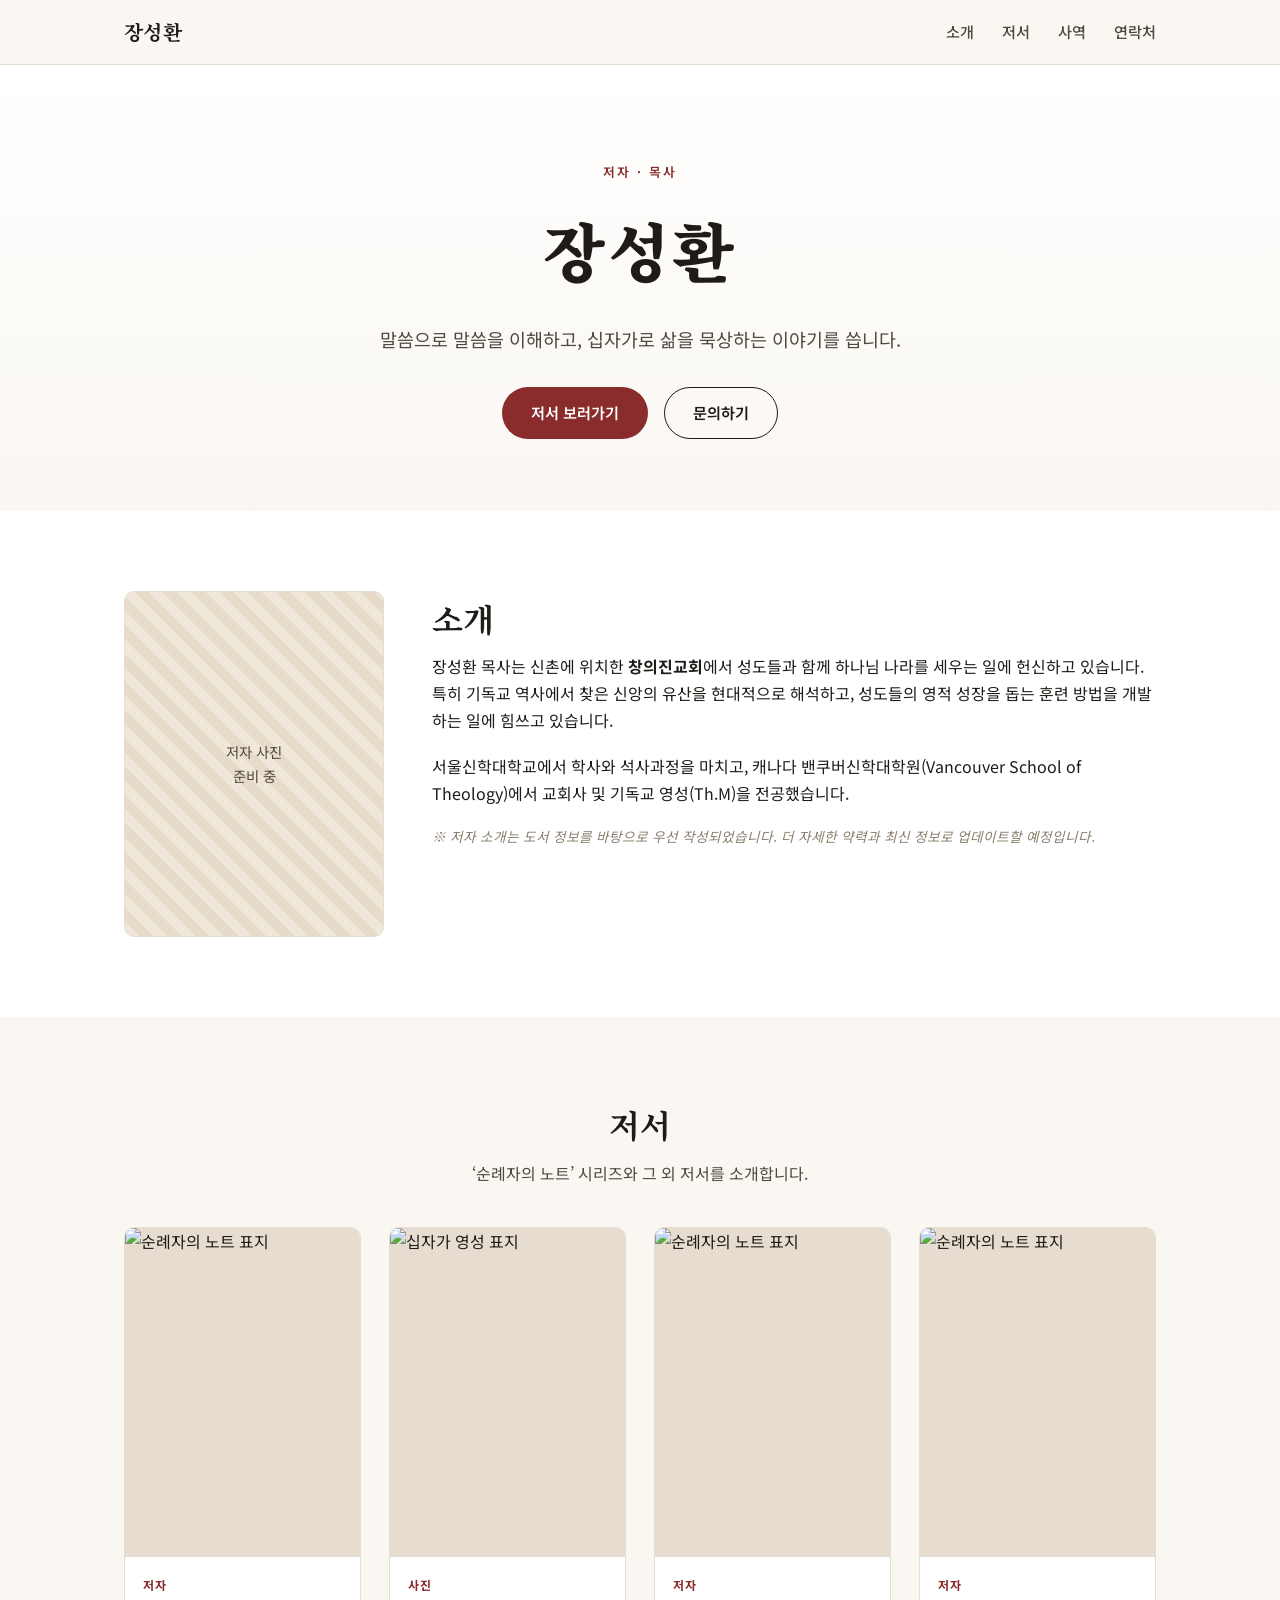
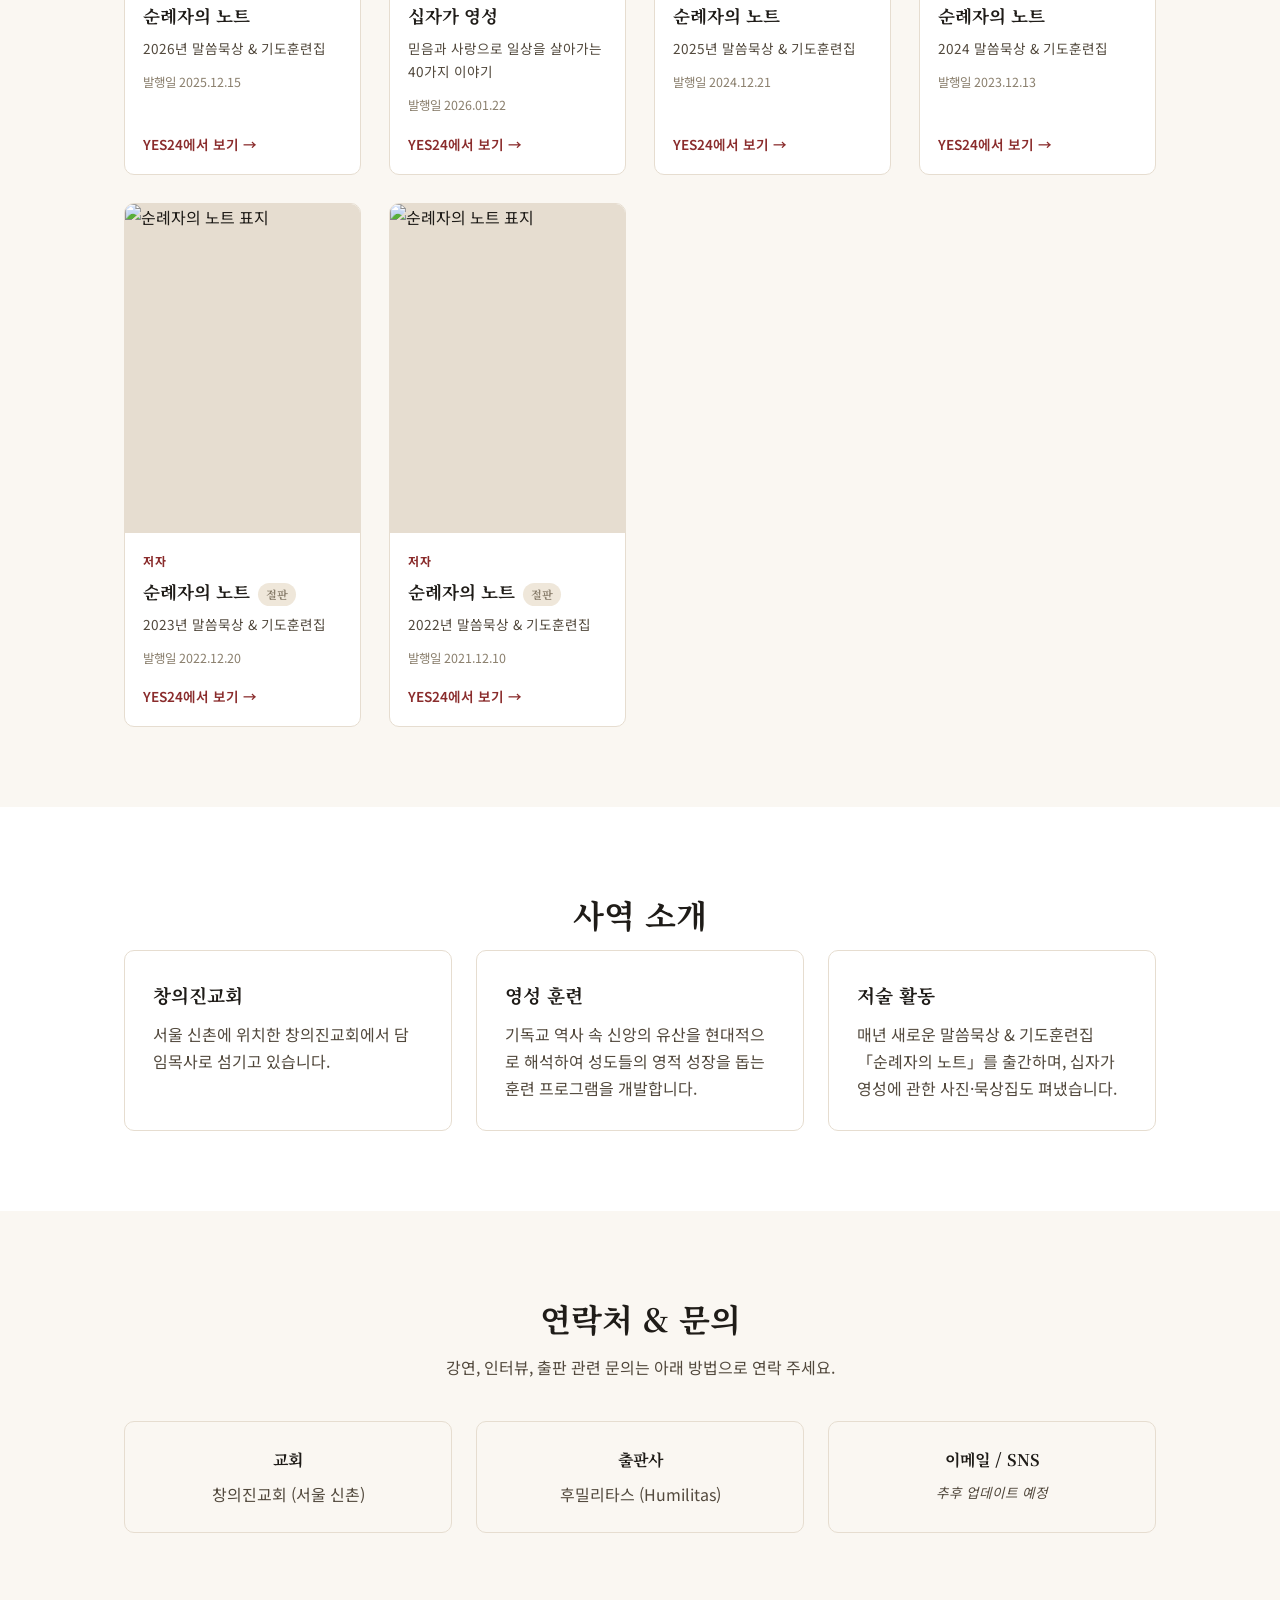
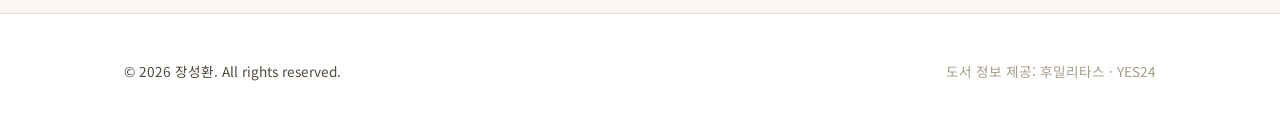
==== index.html @ 3b250ed3 "Initial commit: 장성환 저자 홈페이지" ====
<!DOCTYPE html>
<html lang="ko">
<head>
<meta charset="UTF-8">
<meta name="viewport" content="width=device-width, initial-scale=1.0">
<title>장성환 | 저자 홈페이지</title>
<meta name="description" content="창의진교회 장성환 목사의 저자 홈페이지. 순례자의 노트, 십자가 영성 등 저서 소개.">
<link rel="preconnect" href="https://fonts.googleapis.com">
<link href="https://fonts.googleapis.com/css2?family=Noto+Serif+KR:wght@400;500;700;900&family=Noto+Sans+KR:wght@300;400;500;700&display=swap" rel="stylesheet">
<link rel="stylesheet" href="styles.css">
</head>
<body>

<header class="site-header" id="top">
  <nav class="nav container">
    <a href="#top" class="logo">장성환</a>
    <button class="nav-toggle" id="navToggle" aria-label="메뉴 열기">
      <span></span><span></span><span></span>
    </button>
    <ul class="nav-links" id="navLinks">
      <li><a href="#about">소개</a></li>
      <li><a href="#books">저서</a></li>
      <li><a href="#ministry">사역</a></li>
      <li><a href="#contact">연락처</a></li>
    </ul>
  </nav>
</header>

<main>

  <section class="hero">
    <div class="container hero-inner">
      <p class="eyebrow">저자 · 목사</p>
      <h1>장성환</h1>
      <p class="hero-tagline">말씀으로 말씀을 이해하고, 십자가로 삶을 묵상하는 이야기를 씁니다.</p>
      <div class="hero-cta">
        <a href="#books" class="btn btn-primary">저서 보러가기</a>
        <a href="#contact" class="btn btn-ghost">문의하기</a>
      </div>
    </div>
  </section>

  <section id="about" class="section about">
    <div class="container about-grid">
      <div class="about-photo">
        <div class="photo-placeholder" aria-hidden="true">
          <span>저자 사진<br>준비 중</span>
        </div>
      </div>
      <div class="about-text">
        <h2 class="section-title">소개</h2>
        <p>
          장성환 목사는 신촌에 위치한 <strong>창의진교회</strong>에서 성도들과 함께 하나님 나라를 세우는 일에 헌신하고 있습니다.
          특히 기독교 역사에서 찾은 신앙의 유산을 현대적으로 해석하고, 성도들의 영적 성장을 돕는 훈련 방법을 개발하는 일에
          힘쓰고 있습니다.
        </p>
        <p>
          서울신학대학교에서 학사와 석사과정을 마치고, 캐나다 밴쿠버신학대학원(Vancouver School of Theology)에서
          교회사 및 기독교 영성(Th.M)을 전공했습니다.
        </p>
        <p class="note">
          ※ 저자 소개는 도서 정보를 바탕으로 우선 작성되었습니다. 더 자세한 약력과 최신 정보로 업데이트할 예정입니다.
        </p>
      </div>
    </div>
  </section>

  <section id="books" class="section books">
    <div class="container">
      <h2 class="section-title center">저서</h2>
      <p class="section-subtitle center">‘순례자의 노트’ 시리즈와 그 외 저서를 소개합니다.</p>

      <div class="book-grid" id="bookGrid">
        <!-- Cards injected by script.js -->
      </div>
    </div>
  </section>

  <section id="ministry" class="section ministry">
    <div class="container">
      <h2 class="section-title center">사역 소개</h2>
      <div class="ministry-grid">
        <div class="ministry-card">
          <h3>창의진교회</h3>
          <p>서울 신촌에 위치한 창의진교회에서 담임목사로 섬기고 있습니다.</p>
        </div>
        <div class="ministry-card">
          <h3>영성 훈련</h3>
          <p>기독교 역사 속 신앙의 유산을 현대적으로 해석하여 성도들의 영적 성장을 돕는 훈련 프로그램을 개발합니다.</p>
        </div>
        <div class="ministry-card">
          <h3>저술 활동</h3>
          <p>매년 새로운 말씀묵상 &amp; 기도훈련집 「순례자의 노트」를 출간하며, 십자가 영성에 관한 사진·묵상집도 펴냈습니다.</p>
        </div>
      </div>
    </div>
  </section>

  <section id="contact" class="section contact">
    <div class="container contact-inner">
      <h2 class="section-title center">연락처 &amp; 문의</h2>
      <p class="section-subtitle center">강연, 인터뷰, 출판 관련 문의는 아래 방법으로 연락 주세요.</p>
      <div class="contact-grid">
        <div class="contact-card">
          <h3>교회</h3>
          <p>창의진교회 (서울 신촌)</p>
        </div>
        <div class="contact-card">
          <h3>출판사</h3>
          <p>후밀리타스 (Humilitas)</p>
        </div>
        <div class="contact-card">
          <h3>이메일 / SNS</h3>
          <p class="note">추후 업데이트 예정</p>
        </div>
      </div>
    </div>
  </section>

</main>

<footer class="site-footer">
  <div class="container footer-inner">
    <p>&copy; <span id="year"></span> 장성환. All rights reserved.</p>
    <p class="footer-note">도서 정보 제공: 후밀리타스 · YES24</p>
  </div>
</footer>

<script src="script.js"></script>
</body>
</html>
---- styles.css ----
:root {
  --color-bg: #faf7f2;
  --color-bg-alt: #ffffff;
  --color-ink: #1f1c18;
  --color-ink-soft: #52493d;
  --color-accent: #8a2c2c;
  --color-accent-soft: #b5544f;
  --color-line: #e6ddd0;
  --font-serif: 'Noto Serif KR', serif;
  --font-sans: 'Noto Sans KR', sans-serif;
  --radius: 10px;
  --max-width: 1080px;
}

* { box-sizing: border-box; }

html { scroll-behavior: smooth; }

body {
  margin: 0;
  font-family: var(--font-sans);
  color: var(--color-ink);
  background: var(--color-bg);
  line-height: 1.7;
}

img { max-width: 100%; display: block; }

.container {
  max-width: var(--max-width);
  margin: 0 auto;
  padding: 0 24px;
}

/* Header */
.site-header {
  position: sticky;
  top: 0;
  z-index: 100;
  background: rgba(250, 247, 242, 0.9);
  backdrop-filter: blur(6px);
  border-bottom: 1px solid var(--color-line);
}

.nav {
  display: flex;
  align-items: center;
  justify-content: space-between;
  height: 64px;
}

.logo {
  font-family: var(--font-serif);
  font-weight: 700;
  font-size: 1.25rem;
  color: var(--color-ink);
  text-decoration: none;
  letter-spacing: 0.02em;
}

.nav-links {
  list-style: none;
  display: flex;
  gap: 28px;
  margin: 0;
  padding: 0;
}

.nav-links a {
  text-decoration: none;
  color: var(--color-ink-soft);
  font-size: 0.95rem;
  font-weight: 500;
  transition: color 0.2s ease;
}

.nav-links a:hover { color: var(--color-accent); }

.nav-toggle {
  display: none;
  flex-direction: column;
  justify-content: center;
  gap: 5px;
  width: 32px;
  height: 32px;
  background: none;
  border: none;
  cursor: pointer;
}

.nav-toggle span {
  display: block;
  height: 2px;
  background: var(--color-ink);
}

/* Hero */
.hero {
  padding: 96px 0 72px;
  text-align: center;
  background: linear-gradient(180deg, #fff 0%, var(--color-bg) 100%);
}

.eyebrow {
  color: var(--color-accent);
  font-weight: 600;
  letter-spacing: 0.15em;
  text-transform: uppercase;
  font-size: 0.8rem;
  margin: 0 0 12px;
}

.hero h1 {
  font-family: var(--font-serif);
  font-size: clamp(2.5rem, 6vw, 4rem);
  margin: 0 0 20px;
  font-weight: 900;
  letter-spacing: 0.04em;
}

.hero-tagline {
  font-size: 1.15rem;
  color: var(--color-ink-soft);
  max-width: 560px;
  margin: 0 auto 32px;
}

.hero-cta {
  display: flex;
  gap: 16px;
  justify-content: center;
  flex-wrap: wrap;
}

.btn {
  display: inline-block;
  padding: 12px 28px;
  border-radius: 999px;
  font-weight: 600;
  text-decoration: none;
  font-size: 0.95rem;
  transition: all 0.2s ease;
  border: 1px solid transparent;
}

.btn-primary {
  background: var(--color-accent);
  color: #fff;
}

.btn-primary:hover {
  background: var(--color-accent-soft);
}

.btn-ghost {
  border-color: var(--color-ink);
  color: var(--color-ink);
}

.btn-ghost:hover {
  background: var(--color-ink);
  color: #fff;
}

/* Sections */
.section {
  padding: 80px 0;
}

.section:nth-of-type(even) {
  background: var(--color-bg-alt);
}

.section-title {
  font-family: var(--font-serif);
  font-size: 2rem;
  margin: 0 0 8px;
  font-weight: 700;
}

.section-subtitle {
  color: var(--color-ink-soft);
  margin: 0 0 40px;
}

.center { text-align: center; }

/* About */
.about-grid {
  display: grid;
  grid-template-columns: 260px 1fr;
  gap: 48px;
  align-items: start;
}

.photo-placeholder {
  width: 100%;
  aspect-ratio: 3 / 4;
  border-radius: var(--radius);
  background: repeating-linear-gradient(45deg, #efe7da, #efe7da 10px, #e6dbc9 10px, #e6dbc9 20px);
  display: flex;
  align-items: center;
  justify-content: center;
  text-align: center;
  color: var(--color-ink-soft);
  font-size: 0.9rem;
  border: 1px solid var(--color-line);
}

.about-text p { margin: 0 0 18px; }

.note {
  font-size: 0.85rem;
  color: #8a7f6d;
  font-style: italic;
}

/* Books */
.book-grid {
  display: grid;
  grid-template-columns: repeat(auto-fill, minmax(220px, 1fr));
  gap: 28px;
}

.book-card {
  background: var(--color-bg-alt);
  border: 1px solid var(--color-line);
  border-radius: var(--radius);
  overflow: hidden;
  display: flex;
  flex-direction: column;
  transition: transform 0.2s ease, box-shadow 0.2s ease;
}

.book-card:hover {
  transform: translateY(-4px);
  box-shadow: 0 12px 24px rgba(31, 28, 24, 0.08);
}

.book-cover {
  width: 100%;
  aspect-ratio: 3 / 4.2;
  object-fit: cover;
  background: var(--color-line);
}

.book-body {
  padding: 18px;
  display: flex;
  flex-direction: column;
  flex: 1;
}

.book-role {
  font-size: 0.75rem;
  font-weight: 700;
  color: var(--color-accent);
  text-transform: uppercase;
  letter-spacing: 0.06em;
  margin: 0 0 6px;
}

.book-title {
  font-family: var(--font-serif);
  font-size: 1.1rem;
  font-weight: 700;
  margin: 0 0 6px;
}

.book-subtitle {
  font-size: 0.85rem;
  color: var(--color-ink-soft);
  margin: 0 0 12px;
}

.book-meta {
  font-size: 0.78rem;
  color: #8a7f6d;
  margin: 0 0 16px;
}

.book-link {
  margin-top: auto;
  text-decoration: none;
  font-size: 0.85rem;
  font-weight: 600;
  color: var(--color-accent);
}

.book-link:hover { text-decoration: underline; }

.badge-outofprint {
  display: inline-block;
  font-size: 0.7rem;
  padding: 2px 8px;
  border-radius: 999px;
  background: #efe7da;
  color: #8a7f6d;
  margin-left: 8px;
}

/* Ministry */
.ministry-grid {
  display: grid;
  grid-template-columns: repeat(auto-fit, minmax(220px, 1fr));
  gap: 24px;
}

.ministry-card {
  background: var(--color-bg-alt);
  border: 1px solid var(--color-line);
  border-radius: var(--radius);
  padding: 28px;
}

.ministry-card h3 {
  font-family: var(--font-serif);
  margin: 0 0 10px;
}

.ministry-card p { margin: 0; color: var(--color-ink-soft); }

/* Contact */
.contact-grid {
  display: grid;
  grid-template-columns: repeat(auto-fit, minmax(200px, 1fr));
  gap: 24px;
}

.contact-card {
  text-align: center;
  padding: 24px;
  border: 1px solid var(--color-line);
  border-radius: var(--radius);
  background: var(--color-bg);
}

.contact-card h3 {
  font-family: var(--font-serif);
  margin: 0 0 8px;
  font-size: 1rem;
}

.contact-card p { margin: 0; color: var(--color-ink-soft); }

/* Footer */
.site-footer {
  padding: 32px 0;
  border-top: 1px solid var(--color-line);
  background: var(--color-bg-alt);
}

.footer-inner {
  display: flex;
  justify-content: space-between;
  flex-wrap: wrap;
  gap: 8px;
  font-size: 0.85rem;
  color: var(--color-ink-soft);
}

.footer-note { color: #a89d8a; }

/* Responsive */
@media (max-width: 720px) {
  .nav-toggle { display: flex; }
  .nav-links {
    position: absolute;
    top: 64px;
    left: 0;
    right: 0;
    background: var(--color-bg-alt);
    flex-direction: column;
    padding: 16px 24px;
    gap: 16px;
    border-bottom: 1px solid var(--color-line);
    display: none;
  }
  .nav-links.open { display: flex; }
  .about-grid { grid-template-columns: 1fr; }
  .about-photo { max-width: 220px; margin: 0 auto; }
}
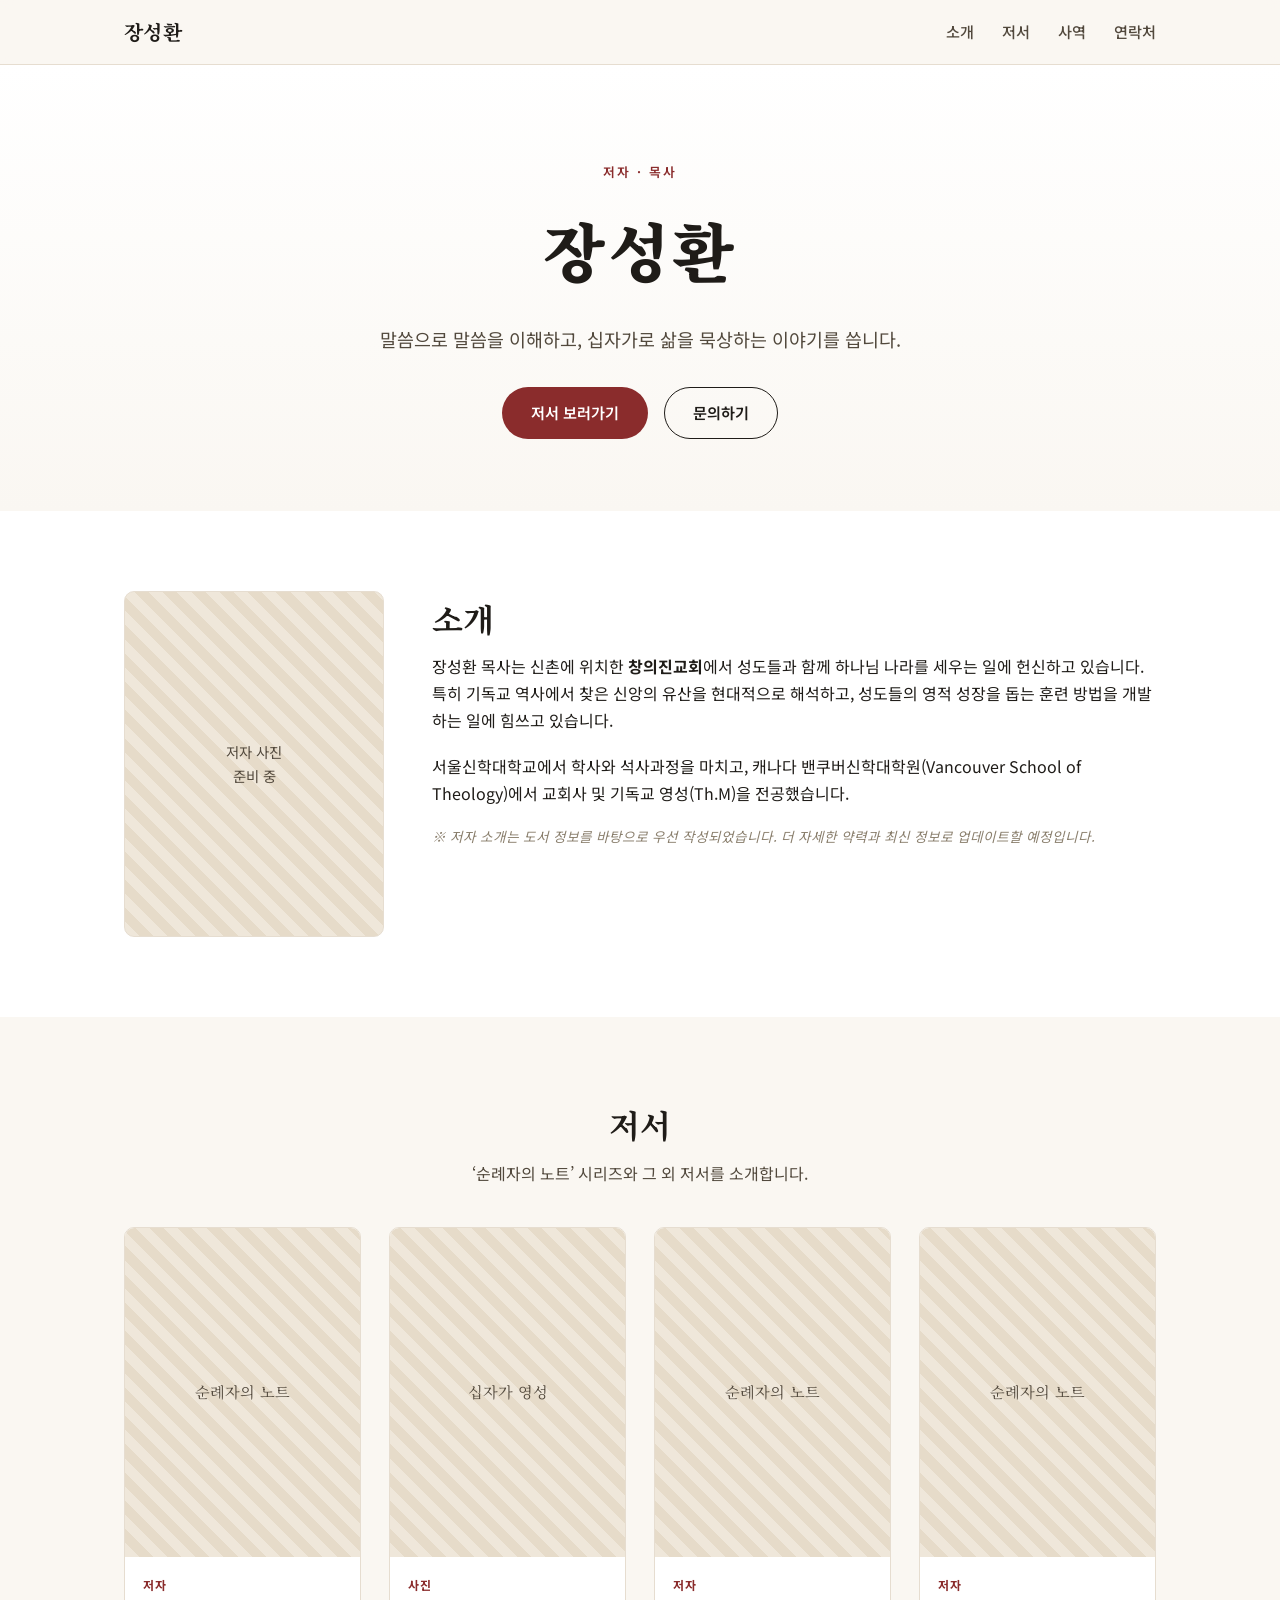
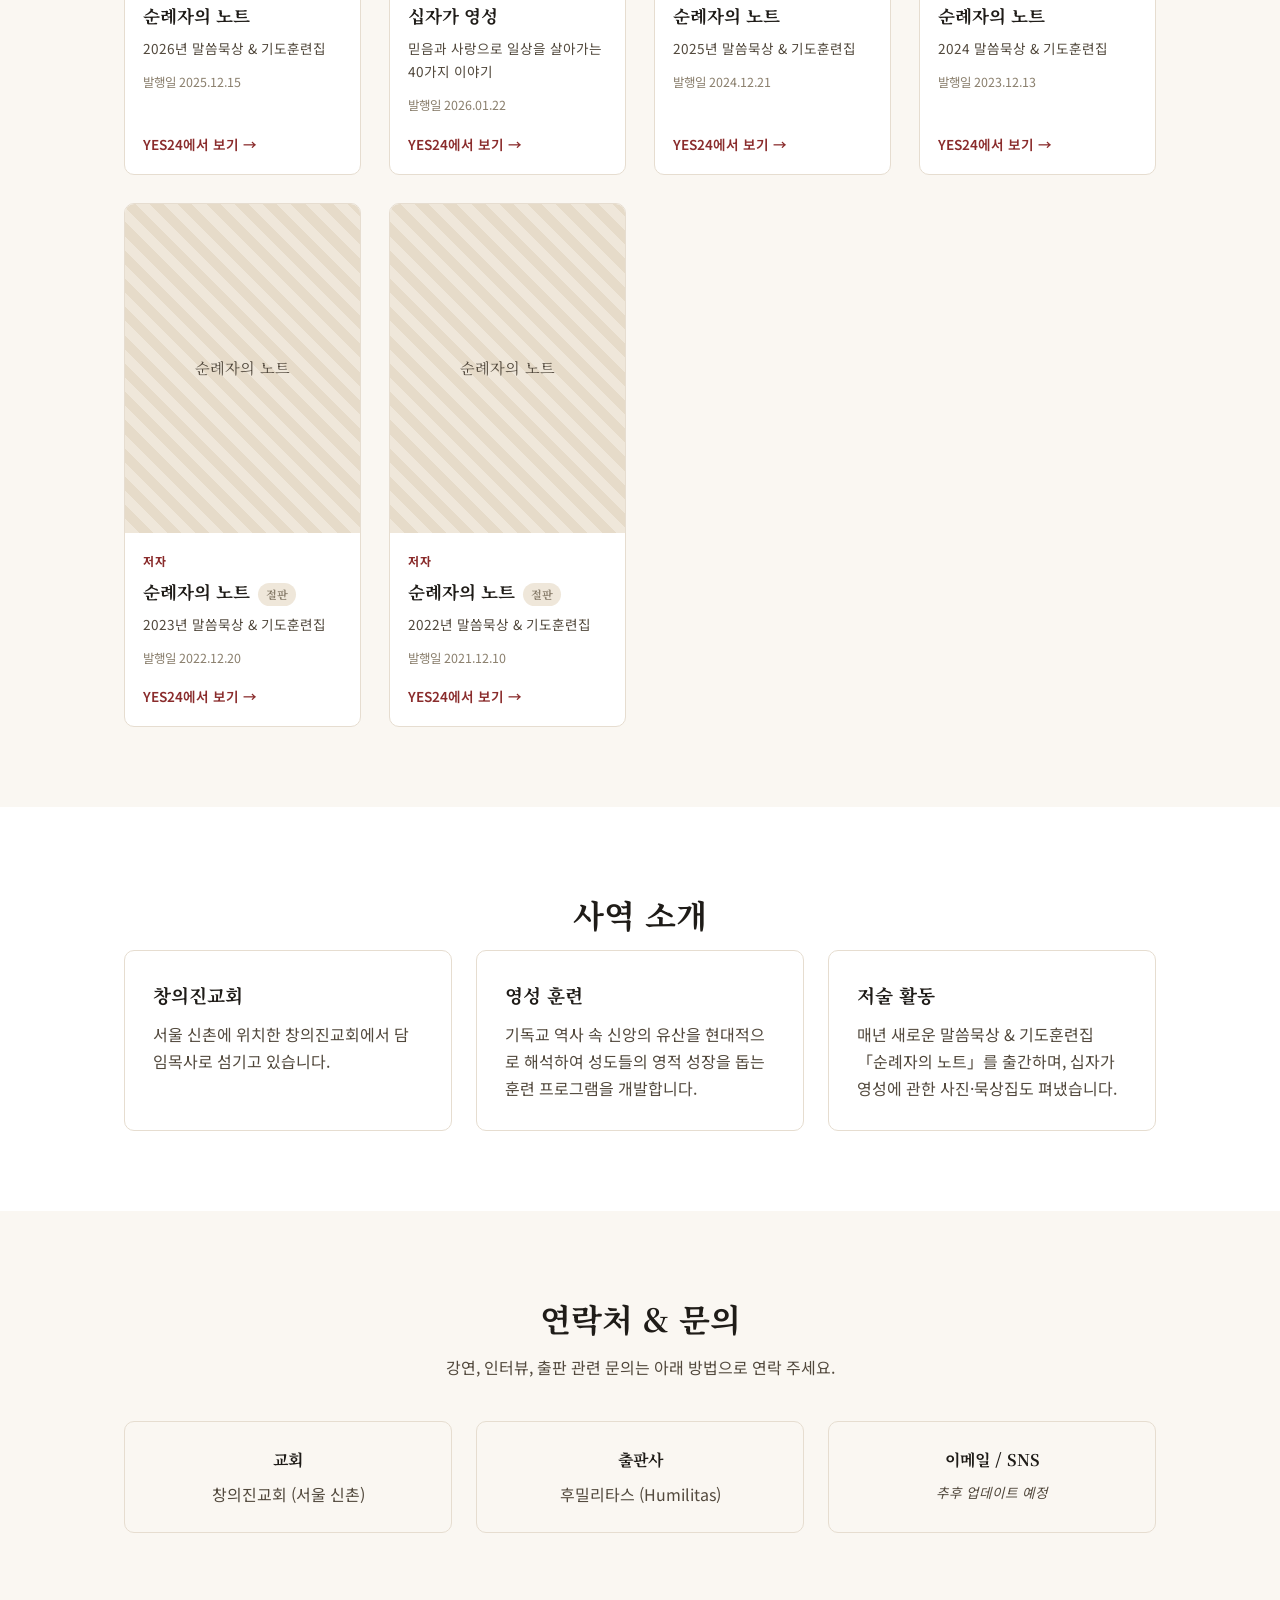
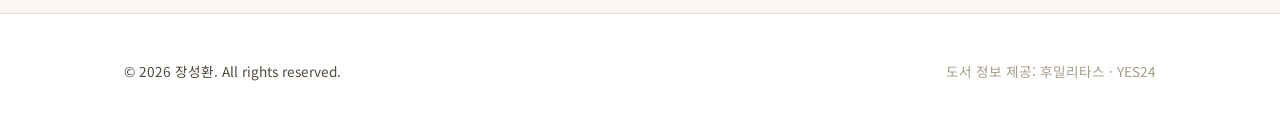
==== commit 7f9d0ca5: "Add social/SEO metadata, a11y fixes, and Netlify config - Open Graph/Twitter Card meta + generated 1" ====
--- a/index.html
+++ b/index.html
@@ -3,18 +3,70 @@
 <head>
 <meta charset="UTF-8">
 <meta name="viewport" content="width=device-width, initial-scale=1.0">
+
 <title>장성환 | 저자 홈페이지</title>
 <meta name="description" content="창의진교회 장성환 목사의 저자 홈페이지. 순례자의 노트, 십자가 영성 등 저서 소개.">
+<meta name="author" content="장성환">
+<meta name="theme-color" content="#faf7f2">
+
+<link rel="canonical" href="https://jang-seonghwan-author.netlify.app/">
+
+<!-- Open Graph (카카오톡 · 페이스북 · 슬랙 미리보기) -->
+<meta property="og:type" content="website">
+<meta property="og:site_name" content="장성환 저자 홈페이지">
+<meta property="og:locale" content="ko_KR">
+<meta property="og:title" content="장성환 | 저자 홈페이지">
+<meta property="og:description" content="순례자의 노트, 십자가 영성 — 창의진교회 장성환 목사의 저서를 소개합니다.">
+<meta property="og:url" content="https://jang-seonghwan-author.netlify.app/">
+<meta property="og:image" content="https://jang-seonghwan-author.netlify.app/og-image.png">
+<meta property="og:image:type" content="image/png">
+<meta property="og:image:width" content="1200">
+<meta property="og:image:height" content="630">
+<meta property="og:image:alt" content="장성환 저자 홈페이지 — 순례자의 노트, 십자가 영성">
+
+<!-- Twitter / X -->
+<meta name="twitter:card" content="summary_large_image">
+<meta name="twitter:title" content="장성환 | 저자 홈페이지">
+<meta name="twitter:description" content="순례자의 노트, 십자가 영성 — 창의진교회 장성환 목사의 저서를 소개합니다.">
+<meta name="twitter:image" content="https://jang-seonghwan-author.netlify.app/og-image.png">
+
+<!-- Icons -->
+<link rel="icon" href="favicon-32.png" sizes="32x32" type="image/png">
+<link rel="apple-touch-icon" href="apple-touch-icon.png">
+
 <link rel="preconnect" href="https://fonts.googleapis.com">
+<link rel="preconnect" href="https://fonts.gstatic.com" crossorigin>
 <link href="https://fonts.googleapis.com/css2?family=Noto+Serif+KR:wght@400;500;700;900&family=Noto+Sans+KR:wght@300;400;500;700&display=swap" rel="stylesheet">
 <link rel="stylesheet" href="styles.css">
+
+<script type="application/ld+json">
+{
+  "@context": "https://schema.org",
+  "@type": "Person",
+  "name": "장성환",
+  "url": "https://jang-seonghwan-author.netlify.app/",
+  "jobTitle": "목사 · 저자",
+  "description": "창의진교회 담임목사이자 「순례자의 노트」 시리즈의 저자.",
+  "worksFor": {
+    "@type": "Organization",
+    "name": "창의진교회"
+  },
+  "alumniOf": [
+    { "@type": "CollegeOrUniversity", "name": "서울신학대학교" },
+    { "@type": "CollegeOrUniversity", "name": "Vancouver School of Theology" }
+  ],
+  "knowsAbout": ["기독교 영성", "교회사", "말씀묵상", "십자가 영성"]
+}
+</script>
 </head>
 <body>
 
+<a class="skip-link" href="#main">본문 바로가기</a>
+
 <header class="site-header" id="top">
-  <nav class="nav container">
+  <nav class="nav container" aria-label="주요 메뉴">
     <a href="#top" class="logo">장성환</a>
-    <button class="nav-toggle" id="navToggle" aria-label="메뉴 열기">
+    <button class="nav-toggle" id="navToggle" aria-label="메뉴 열기" aria-expanded="false" aria-controls="navLinks">
       <span></span><span></span><span></span>
     </button>
     <ul class="nav-links" id="navLinks">
@@ -26,7 +78,7 @@
   </nav>
 </header>
 
-<main>
+<main id="main">
 
   <section class="hero">
     <div class="container hero-inner">
@@ -40,7 +92,7 @@
     </div>
   </section>
 
-  <section id="about" class="section about">
+  <section id="about" class="section section--alt about">
     <div class="container about-grid">
       <div class="about-photo">
         <div class="photo-placeholder" aria-hidden="true">
@@ -73,10 +125,16 @@
       <div class="book-grid" id="bookGrid">
         <!-- Cards injected by script.js -->
       </div>
+      <noscript>
+        <p class="note center">
+          도서 목록을 보려면 자바스크립트를 켜주세요.
+          또는 <a href="https://www.yes24.com/product/goods/169669169" target="_blank" rel="noopener noreferrer">YES24 저자 페이지</a>에서 확인하실 수 있습니다.
+        </p>
+      </noscript>
     </div>
   </section>
 
-  <section id="ministry" class="section ministry">
+  <section id="ministry" class="section section--alt ministry">
     <div class="container">
       <h2 class="section-title center">사역 소개</h2>
       <div class="ministry-grid">
--- a/styles.css
+++ b/styles.css
@@ -167,7 +167,7 @@
   padding: 80px 0;
 }
 
-.section:nth-of-type(even) {
+.section--alt {
   background: var(--color-bg-alt);
 }
 
@@ -380,3 +380,77 @@
   .about-grid { grid-template-columns: 1fr; }
   .about-photo { max-width: 220px; margin: 0 auto; }
 }
+
+/* ---------------------------------------------------------------
+   Accessibility & robustness additions
+   --------------------------------------------------------------- */
+
+/* 스티키 헤더(64px)에 제목이 가려지지 않도록 앵커 여백 확보 */
+.hero,
+.section,
+[id] {
+  scroll-margin-top: 80px;
+}
+
+/* 키보드 사용자를 위한 본문 바로가기 */
+.skip-link {
+  position: absolute;
+  left: -9999px;
+  top: 0;
+  z-index: 200;
+  background: var(--color-accent);
+  color: #fff;
+  padding: 12px 20px;
+  border-radius: 0 0 var(--radius) 0;
+  text-decoration: none;
+  font-weight: 600;
+}
+
+.skip-link:focus {
+  left: 0;
+}
+
+/* 스크린리더 전용 텍스트 */
+.sr-only {
+  position: absolute;
+  width: 1px;
+  height: 1px;
+  padding: 0;
+  margin: -1px;
+  overflow: hidden;
+  clip: rect(0, 0, 0, 0);
+  white-space: nowrap;
+  border: 0;
+}
+
+/* 포커스 링 — 키보드 탐색 시에만 노출 */
+a:focus-visible,
+button:focus-visible {
+  outline: 2px solid var(--color-accent);
+  outline-offset: 3px;
+  border-radius: 4px;
+}
+
+/* YES24 표지 로딩 실패 시 대체 블록 */
+.book-cover--fallback {
+  display: flex;
+  align-items: center;
+  justify-content: center;
+  text-align: center;
+  padding: 16px;
+  font-family: var(--font-serif);
+  font-size: 0.95rem;
+  color: var(--color-ink-soft);
+  background: repeating-linear-gradient(45deg, #efe7da, #efe7da 10px, #e6dbc9 10px, #e6dbc9 20px);
+}
+
+/* 움직임 최소화 설정 존중 */
+@media (prefers-reduced-motion: reduce) {
+  html { scroll-behavior: auto; }
+  * {
+    animation-duration: 0.01ms !important;
+    animation-iteration-count: 1 !important;
+    transition-duration: 0.01ms !important;
+  }
+  .book-card:hover { transform: none; }
+}
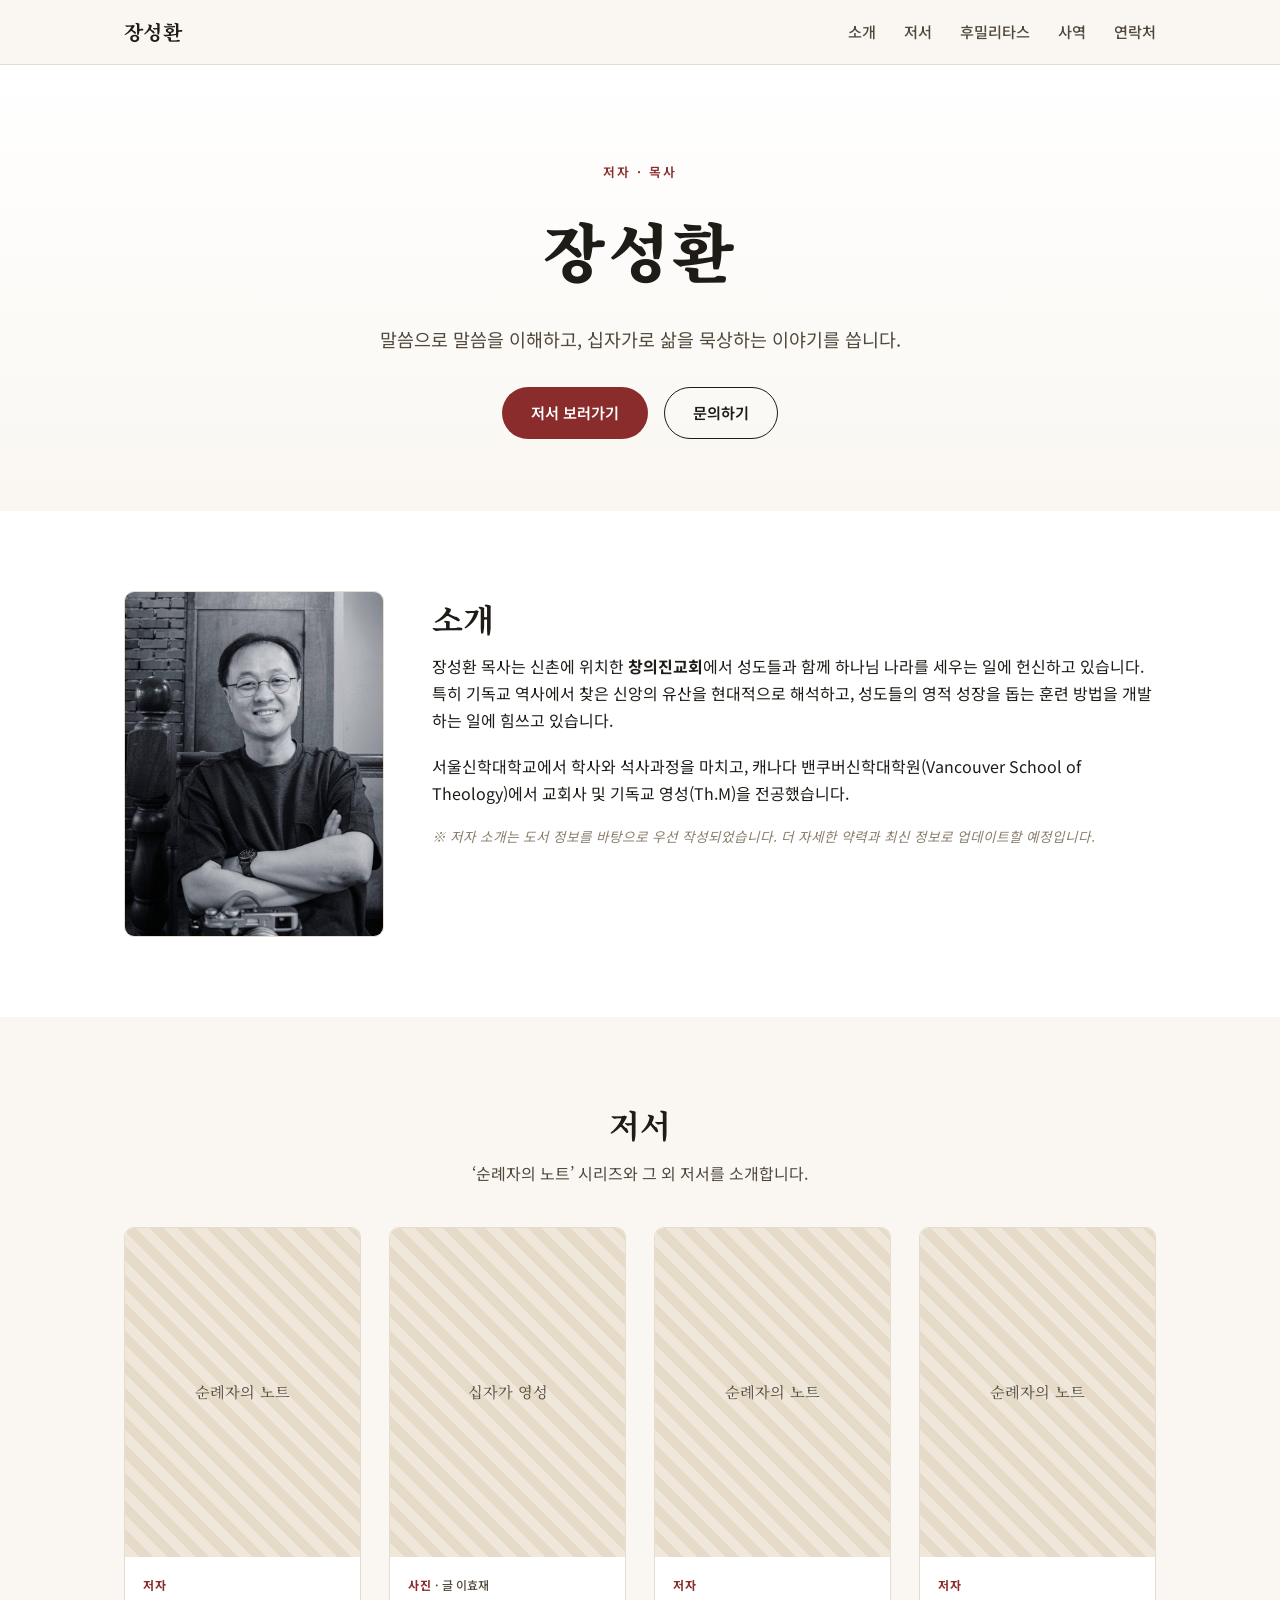
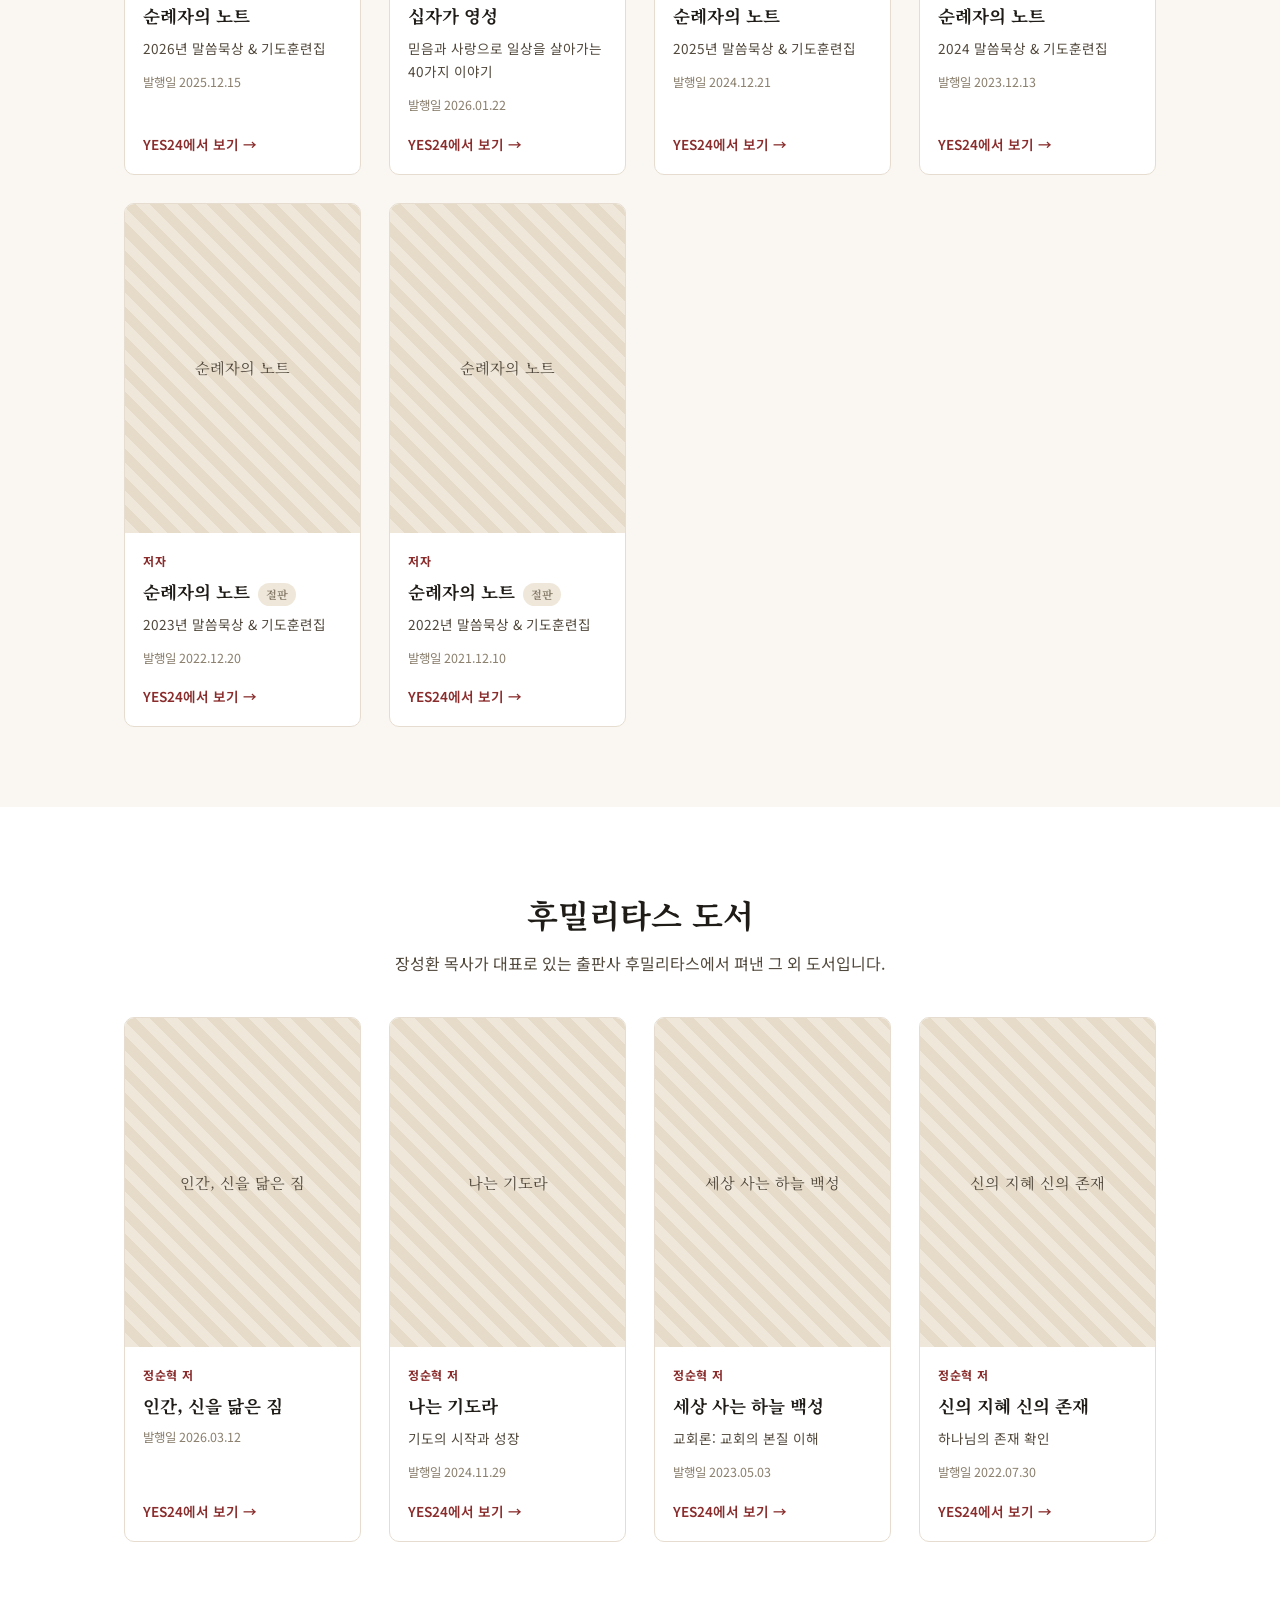
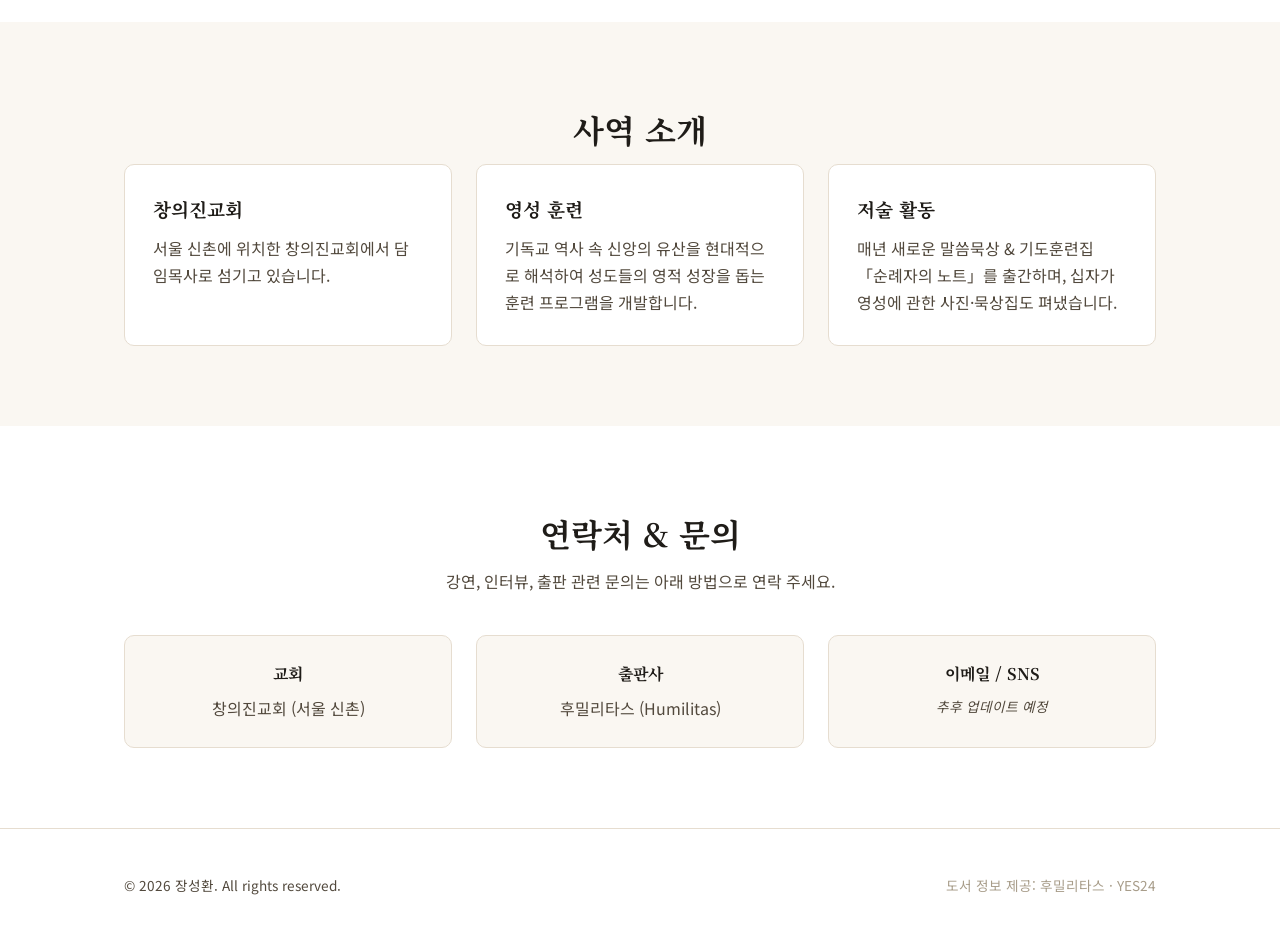
==== commit efb39fb2: "Add author photo, Humilitas catalog section, and co-author credit - Add 저자 사진 to the About section, " ====
--- a/index.html
+++ b/index.html
@@ -45,6 +45,7 @@
   "@type": "Person",
   "name": "장성환",
   "url": "https://jang-seonghwan-author.netlify.app/",
+  "image": "https://jang-seonghwan-author.netlify.app/author.jpg",
   "jobTitle": "목사 · 저자",
   "description": "창의진교회 담임목사이자 「순례자의 노트」 시리즈의 저자.",
   "worksFor": {
@@ -72,6 +73,7 @@
     <ul class="nav-links" id="navLinks">
       <li><a href="#about">소개</a></li>
       <li><a href="#books">저서</a></li>
+      <li><a href="#humilitas">후밀리타스</a></li>
       <li><a href="#ministry">사역</a></li>
       <li><a href="#contact">연락처</a></li>
     </ul>
@@ -95,9 +97,8 @@
   <section id="about" class="section section--alt about">
     <div class="container about-grid">
       <div class="about-photo">
-        <div class="photo-placeholder" aria-hidden="true">
-          <span>저자 사진<br>준비 중</span>
-        </div>
+        <img class="author-photo" src="author.jpg" width="760" height="1013"
+             alt="저자 장성환 — 카메라를 앞에 두고 팔짱을 낀 흑백 인물 사진" loading="lazy" decoding="async">
       </div>
       <div class="about-text">
         <h2 class="section-title">소개</h2>
@@ -134,7 +135,20 @@
     </div>
   </section>
 
-  <section id="ministry" class="section section--alt ministry">
+  <section id="humilitas" class="section section--alt books">
+    <div class="container">
+      <h2 class="section-title center">후밀리타스 도서</h2>
+      <p class="section-subtitle center">
+        장성환 목사가 대표로 있는 출판사 후밀리타스에서 펴낸 그 외 도서입니다.
+      </p>
+
+      <div class="book-grid" id="humilitasGrid">
+        <!-- Cards injected by script.js -->
+      </div>
+    </div>
+  </section>
+
+  <section id="ministry" class="section ministry">
     <div class="container">
       <h2 class="section-title center">사역 소개</h2>
       <div class="ministry-grid">
@@ -154,7 +168,7 @@
     </div>
   </section>
 
-  <section id="contact" class="section contact">
+  <section id="contact" class="section section--alt contact">
     <div class="container contact-inner">
       <h2 class="section-title center">연락처 &amp; 문의</h2>
       <p class="section-subtitle center">강연, 인터뷰, 출판 관련 문의는 아래 방법으로 연락 주세요.</p>
--- a/styles.css
+++ b/styles.css
@@ -191,20 +191,6 @@
   grid-template-columns: 260px 1fr;
   gap: 48px;
   align-items: start;
-}
-
-.photo-placeholder {
-  width: 100%;
-  aspect-ratio: 3 / 4;
-  border-radius: var(--radius);
-  background: repeating-linear-gradient(45deg, #efe7da, #efe7da 10px, #e6dbc9 10px, #e6dbc9 20px);
-  display: flex;
-  align-items: center;
-  justify-content: center;
-  text-align: center;
-  color: var(--color-ink-soft);
-  font-size: 0.9rem;
-  border: 1px solid var(--color-line);
 }
 
 .about-text p { margin: 0 0 18px; }
@@ -454,3 +440,21 @@
   }
   .book-card:hover { transform: none; }
 }
+
+/* 공동 참여자 크레딧 (예: 십자가 영성 — 글 이효재) */
+.book-credit {
+  color: var(--color-ink-soft);
+  font-weight: 500;
+  text-transform: none;
+  letter-spacing: 0;
+}
+
+/* 저자 사진 */
+.author-photo {
+  width: 100%;
+  height: auto;
+  aspect-ratio: 3 / 4;
+  object-fit: cover;
+  border-radius: var(--radius);
+  border: 1px solid var(--color-line);
+}
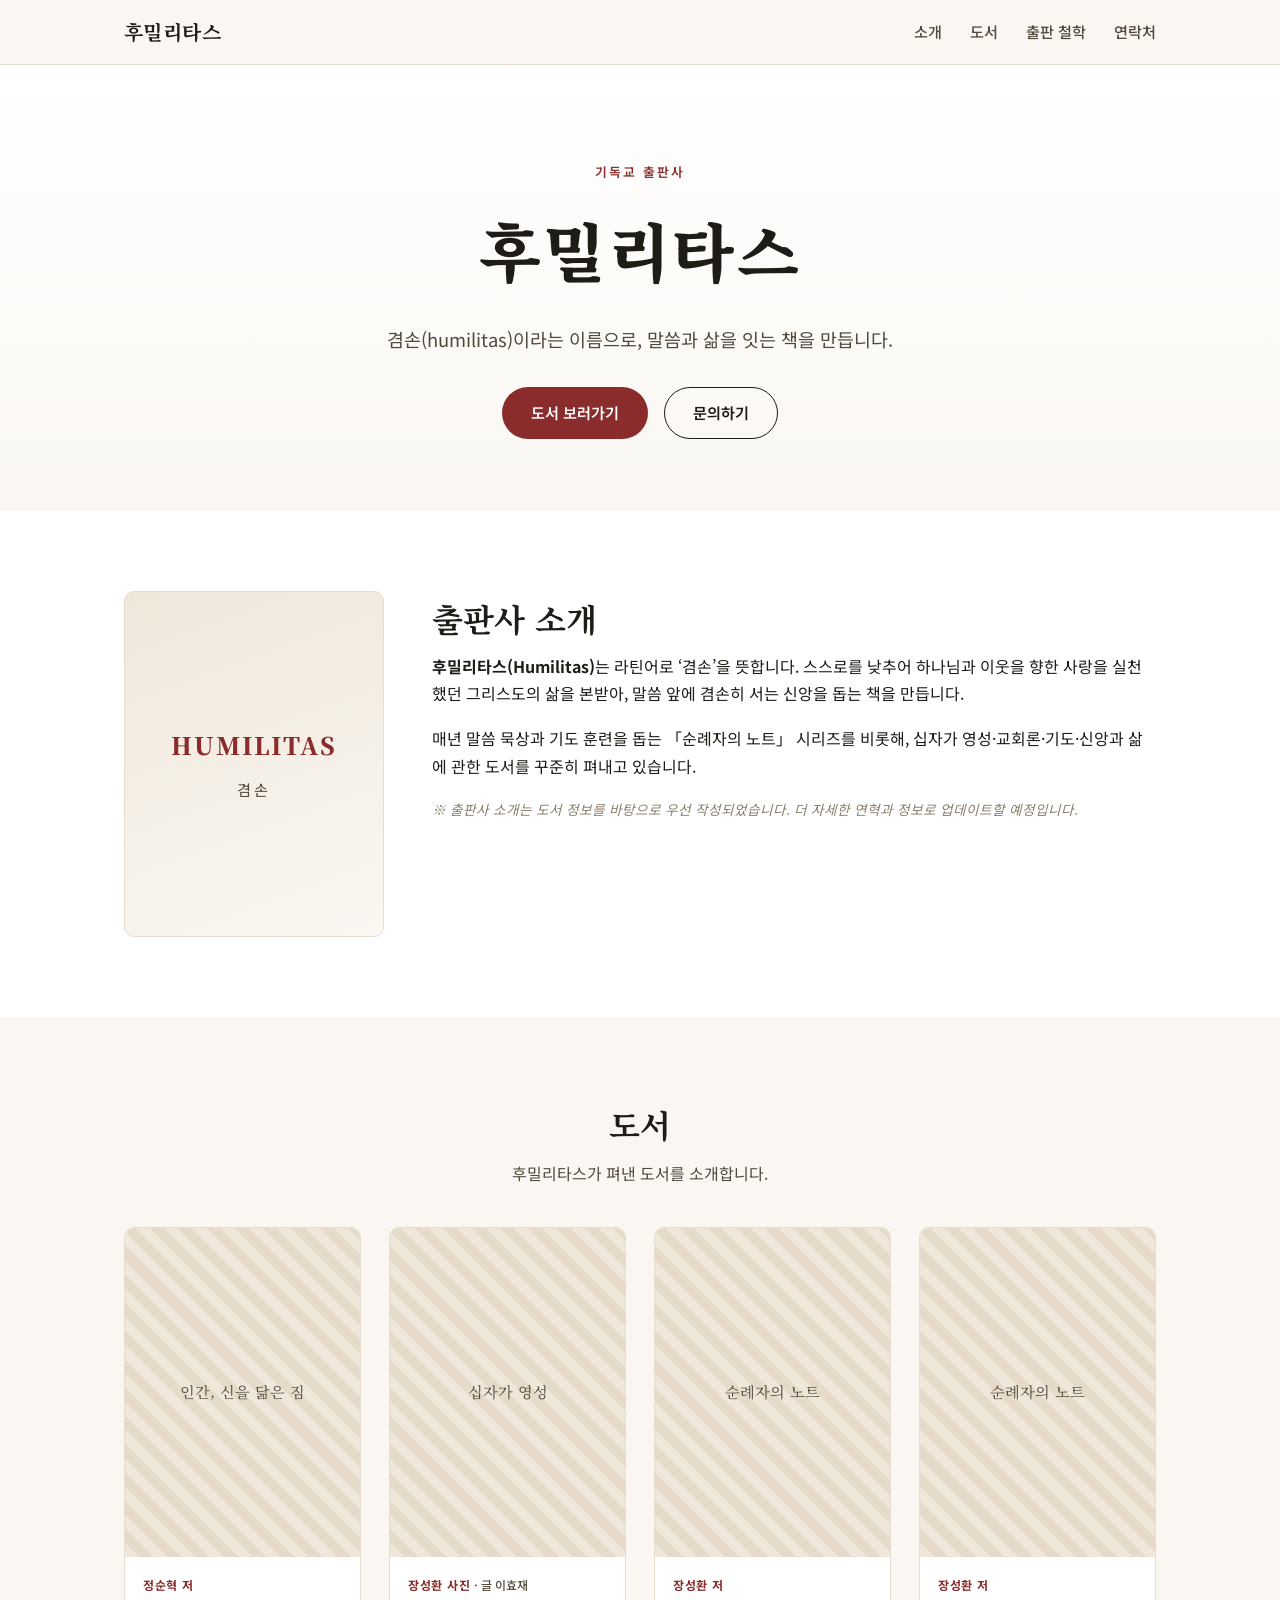
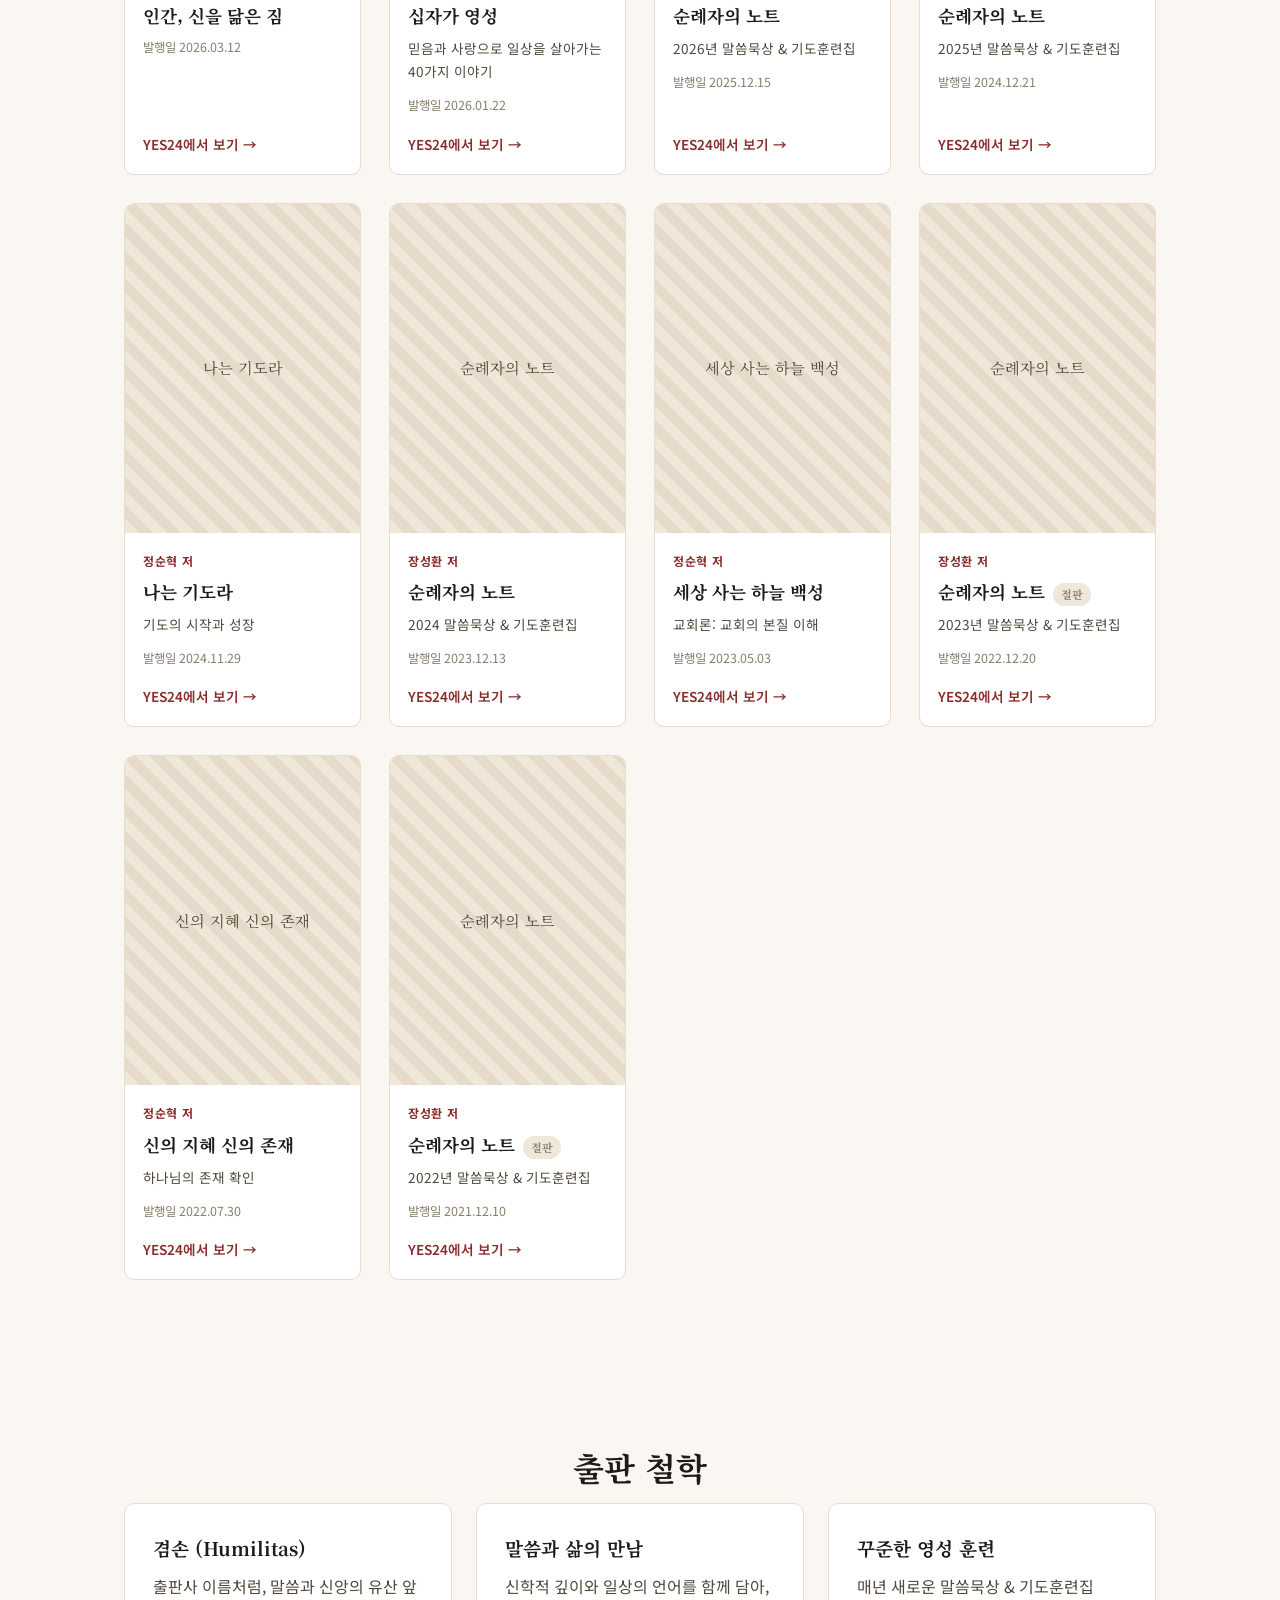
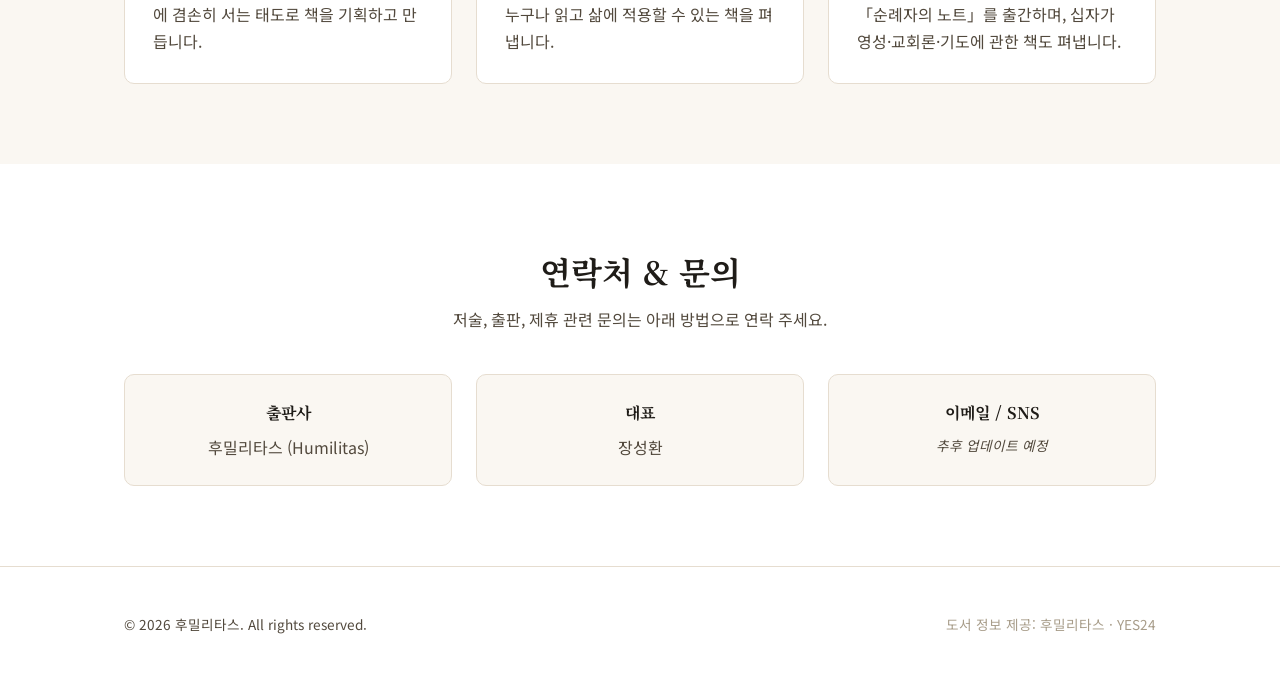
==== commit 50bae51f: "후밀리타스 출판사 소개로 콘텐츠 개편" ====
--- a/index.html
+++ b/index.html
@@ -4,30 +4,30 @@
 <meta charset="UTF-8">
 <meta name="viewport" content="width=device-width, initial-scale=1.0">
 
-<title>장성환 | 저자 홈페이지</title>
-<meta name="description" content="창의진교회 장성환 목사의 저자 홈페이지. 순례자의 노트, 십자가 영성 등 저서 소개.">
-<meta name="author" content="장성환">
+<title>후밀리타스 | 기독교 출판사</title>
+<meta name="description" content="후밀리타스(Humilitas)는 말씀 묵상과 영성 훈련, 신학 도서를 펴내는 기독교 출판사입니다. 순례자의 노트, 십자가 영성 등 도서를 소개합니다.">
+<meta name="author" content="후밀리타스">
 <meta name="theme-color" content="#faf7f2">
 
 <link rel="canonical" href="https://jang-seonghwan-author.netlify.app/">
 
 <!-- Open Graph (카카오톡 · 페이스북 · 슬랙 미리보기) -->
 <meta property="og:type" content="website">
-<meta property="og:site_name" content="장성환 저자 홈페이지">
+<meta property="og:site_name" content="후밀리타스">
 <meta property="og:locale" content="ko_KR">
-<meta property="og:title" content="장성환 | 저자 홈페이지">
-<meta property="og:description" content="순례자의 노트, 십자가 영성 — 창의진교회 장성환 목사의 저서를 소개합니다.">
+<meta property="og:title" content="후밀리타스 | 기독교 출판사">
+<meta property="og:description" content="순례자의 노트, 십자가 영성 — 후밀리타스가 펴낸 도서를 소개합니다.">
 <meta property="og:url" content="https://jang-seonghwan-author.netlify.app/">
 <meta property="og:image" content="https://jang-seonghwan-author.netlify.app/og-image.png">
 <meta property="og:image:type" content="image/png">
 <meta property="og:image:width" content="1200">
 <meta property="og:image:height" content="630">
-<meta property="og:image:alt" content="장성환 저자 홈페이지 — 순례자의 노트, 십자가 영성">
+<meta property="og:image:alt" content="후밀리타스 — 순례자의 노트, 십자가 영성">
 
 <!-- Twitter / X -->
 <meta name="twitter:card" content="summary_large_image">
-<meta name="twitter:title" content="장성환 | 저자 홈페이지">
-<meta name="twitter:description" content="순례자의 노트, 십자가 영성 — 창의진교회 장성환 목사의 저서를 소개합니다.">
+<meta name="twitter:title" content="후밀리타스 | 기독교 출판사">
+<meta name="twitter:description" content="순례자의 노트, 십자가 영성 — 후밀리타스가 펴낸 도서를 소개합니다.">
 <meta name="twitter:image" content="https://jang-seonghwan-author.netlify.app/og-image.png">
 
 <!-- Icons -->
@@ -42,21 +42,16 @@
 <script type="application/ld+json">
 {
   "@context": "https://schema.org",
-  "@type": "Person",
-  "name": "장성환",
+  "@type": "Organization",
+  "name": "후밀리타스",
+  "alternateName": "Humilitas",
   "url": "https://jang-seonghwan-author.netlify.app/",
-  "image": "https://jang-seonghwan-author.netlify.app/author.jpg",
-  "jobTitle": "목사 · 저자",
-  "description": "창의진교회 담임목사이자 「순례자의 노트」 시리즈의 저자.",
-  "worksFor": {
-    "@type": "Organization",
-    "name": "창의진교회"
+  "description": "말씀 묵상과 영성 훈련, 신학 도서를 펴내는 기독교 출판사.",
+  "founder": {
+    "@type": "Person",
+    "name": "장성환"
   },
-  "alumniOf": [
-    { "@type": "CollegeOrUniversity", "name": "서울신학대학교" },
-    { "@type": "CollegeOrUniversity", "name": "Vancouver School of Theology" }
-  ],
-  "knowsAbout": ["기독교 영성", "교회사", "말씀묵상", "십자가 영성"]
+  "knowsAbout": ["기독교 영성", "교회사", "말씀묵상", "십자가 영성", "신학"]
 }
 </script>
 </head>
@@ -66,15 +61,14 @@
 
 <header class="site-header" id="top">
   <nav class="nav container" aria-label="주요 메뉴">
-    <a href="#top" class="logo">장성환</a>
+    <a href="#top" class="logo">후밀리타스</a>
     <button class="nav-toggle" id="navToggle" aria-label="메뉴 열기" aria-expanded="false" aria-controls="navLinks">
       <span></span><span></span><span></span>
     </button>
     <ul class="nav-links" id="navLinks">
       <li><a href="#about">소개</a></li>
-      <li><a href="#books">저서</a></li>
-      <li><a href="#humilitas">후밀리타스</a></li>
-      <li><a href="#ministry">사역</a></li>
+      <li><a href="#books">도서</a></li>
+      <li><a href="#philosophy">출판 철학</a></li>
       <li><a href="#contact">연락처</a></li>
     </ul>
   </nav>
@@ -84,11 +78,11 @@
 
   <section class="hero">
     <div class="container hero-inner">
-      <p class="eyebrow">저자 · 목사</p>
-      <h1>장성환</h1>
-      <p class="hero-tagline">말씀으로 말씀을 이해하고, 십자가로 삶을 묵상하는 이야기를 씁니다.</p>
+      <p class="eyebrow">기독교 출판사</p>
+      <h1>후밀리타스</h1>
+      <p class="hero-tagline">겸손(humilitas)이라는 이름으로, 말씀과 삶을 잇는 책을 만듭니다.</p>
       <div class="hero-cta">
-        <a href="#books" class="btn btn-primary">저서 보러가기</a>
+        <a href="#books" class="btn btn-primary">도서 보러가기</a>
         <a href="#contact" class="btn btn-ghost">문의하기</a>
       </div>
     </div>
@@ -97,22 +91,23 @@
   <section id="about" class="section section--alt about">
     <div class="container about-grid">
       <div class="about-photo">
-        <img class="author-photo" src="author.jpg" width="760" height="1013"
-             alt="저자 장성환 — 카메라를 앞에 두고 팔짱을 낀 흑백 인물 사진" loading="lazy" decoding="async">
+        <div class="emblem" aria-hidden="true">
+          <span class="emblem-word">HUMILITAS</span>
+          <span class="emblem-meaning">겸손</span>
+        </div>
       </div>
       <div class="about-text">
-        <h2 class="section-title">소개</h2>
+        <h2 class="section-title">출판사 소개</h2>
         <p>
-          장성환 목사는 신촌에 위치한 <strong>창의진교회</strong>에서 성도들과 함께 하나님 나라를 세우는 일에 헌신하고 있습니다.
-          특히 기독교 역사에서 찾은 신앙의 유산을 현대적으로 해석하고, 성도들의 영적 성장을 돕는 훈련 방법을 개발하는 일에
-          힘쓰고 있습니다.
+          <strong>후밀리타스(Humilitas)</strong>는 라틴어로 ‘겸손’을 뜻합니다. 스스로를 낮추어 하나님과 이웃을 향한
+          사랑을 실천했던 그리스도의 삶을 본받아, 말씀 앞에 겸손히 서는 신앙을 돕는 책을 만듭니다.
         </p>
         <p>
-          서울신학대학교에서 학사와 석사과정을 마치고, 캐나다 밴쿠버신학대학원(Vancouver School of Theology)에서
-          교회사 및 기독교 영성(Th.M)을 전공했습니다.
+          매년 말씀 묵상과 기도 훈련을 돕는 「순례자의 노트」 시리즈를 비롯해, 십자가 영성·교회론·기도·신앙과 삶에 관한
+          도서를 꾸준히 펴내고 있습니다.
         </p>
         <p class="note">
-          ※ 저자 소개는 도서 정보를 바탕으로 우선 작성되었습니다. 더 자세한 약력과 최신 정보로 업데이트할 예정입니다.
+          ※ 출판사 소개는 도서 정보를 바탕으로 우선 작성되었습니다. 더 자세한 연혁과 정보로 업데이트할 예정입니다.
         </p>
       </div>
     </div>
@@ -120,8 +115,8 @@
 
   <section id="books" class="section books">
     <div class="container">
-      <h2 class="section-title center">저서</h2>
-      <p class="section-subtitle center">‘순례자의 노트’ 시리즈와 그 외 저서를 소개합니다.</p>
+      <h2 class="section-title center">도서</h2>
+      <p class="section-subtitle center">후밀리타스가 펴낸 도서를 소개합니다.</p>
 
       <div class="book-grid" id="bookGrid">
         <!-- Cards injected by script.js -->
@@ -129,40 +124,27 @@
       <noscript>
         <p class="note center">
           도서 목록을 보려면 자바스크립트를 켜주세요.
-          또는 <a href="https://www.yes24.com/product/goods/169669169" target="_blank" rel="noopener noreferrer">YES24 저자 페이지</a>에서 확인하실 수 있습니다.
+          또는 <a href="https://www.yes24.com/product/goods/169669169" target="_blank" rel="noopener noreferrer">YES24</a>에서 확인하실 수 있습니다.
         </p>
       </noscript>
     </div>
   </section>
 
-  <section id="humilitas" class="section section--alt books">
+  <section id="philosophy" class="section ministry">
     <div class="container">
-      <h2 class="section-title center">후밀리타스 도서</h2>
-      <p class="section-subtitle center">
-        장성환 목사가 대표로 있는 출판사 후밀리타스에서 펴낸 그 외 도서입니다.
-      </p>
-
-      <div class="book-grid" id="humilitasGrid">
-        <!-- Cards injected by script.js -->
-      </div>
-    </div>
-  </section>
-
-  <section id="ministry" class="section ministry">
-    <div class="container">
-      <h2 class="section-title center">사역 소개</h2>
+      <h2 class="section-title center">출판 철학</h2>
       <div class="ministry-grid">
         <div class="ministry-card">
-          <h3>창의진교회</h3>
-          <p>서울 신촌에 위치한 창의진교회에서 담임목사로 섬기고 있습니다.</p>
+          <h3>겸손 (Humilitas)</h3>
+          <p>출판사 이름처럼, 말씀과 신앙의 유산 앞에 겸손히 서는 태도로 책을 기획하고 만듭니다.</p>
         </div>
         <div class="ministry-card">
-          <h3>영성 훈련</h3>
-          <p>기독교 역사 속 신앙의 유산을 현대적으로 해석하여 성도들의 영적 성장을 돕는 훈련 프로그램을 개발합니다.</p>
+          <h3>말씀과 삶의 만남</h3>
+          <p>신학적 깊이와 일상의 언어를 함께 담아, 누구나 읽고 삶에 적용할 수 있는 책을 펴냅니다.</p>
         </div>
         <div class="ministry-card">
-          <h3>저술 활동</h3>
-          <p>매년 새로운 말씀묵상 &amp; 기도훈련집 「순례자의 노트」를 출간하며, 십자가 영성에 관한 사진·묵상집도 펴냈습니다.</p>
+          <h3>꾸준한 영성 훈련</h3>
+          <p>매년 새로운 말씀묵상 &amp; 기도훈련집 「순례자의 노트」를 출간하며, 십자가 영성·교회론·기도에 관한 책도 펴냅니다.</p>
         </div>
       </div>
     </div>
@@ -171,15 +153,15 @@
   <section id="contact" class="section section--alt contact">
     <div class="container contact-inner">
       <h2 class="section-title center">연락처 &amp; 문의</h2>
-      <p class="section-subtitle center">강연, 인터뷰, 출판 관련 문의는 아래 방법으로 연락 주세요.</p>
+      <p class="section-subtitle center">저술, 출판, 제휴 관련 문의는 아래 방법으로 연락 주세요.</p>
       <div class="contact-grid">
-        <div class="contact-card">
-          <h3>교회</h3>
-          <p>창의진교회 (서울 신촌)</p>
-        </div>
         <div class="contact-card">
           <h3>출판사</h3>
           <p>후밀리타스 (Humilitas)</p>
+        </div>
+        <div class="contact-card">
+          <h3>대표</h3>
+          <p>장성환</p>
         </div>
         <div class="contact-card">
           <h3>이메일 / SNS</h3>
@@ -193,7 +175,7 @@
 
 <footer class="site-footer">
   <div class="container footer-inner">
-    <p>&copy; <span id="year"></span> 장성환. All rights reserved.</p>
+    <p>&copy; <span id="year"></span> 후밀리타스. All rights reserved.</p>
     <p class="footer-note">도서 정보 제공: 후밀리타스 · YES24</p>
   </div>
 </footer>
--- a/styles.css
+++ b/styles.css
@@ -449,12 +449,32 @@
   letter-spacing: 0;
 }
 
-/* 저자 사진 */
-.author-photo {
+/* 출판사 엠블럼 (겸손을 뜻하는 라틴어 워드마크) */
+.emblem {
   width: 100%;
-  height: auto;
   aspect-ratio: 3 / 4;
-  object-fit: cover;
+  display: flex;
+  flex-direction: column;
+  align-items: center;
+  justify-content: center;
+  gap: 12px;
   border-radius: var(--radius);
   border: 1px solid var(--color-line);
-}
+  background: linear-gradient(160deg, #efe7da 0%, var(--color-bg) 100%);
+  text-align: center;
+  padding: 24px;
+}
+
+.emblem-word {
+  font-family: var(--font-serif);
+  font-weight: 900;
+  font-size: 1.5rem;
+  letter-spacing: 0.08em;
+  color: var(--color-accent);
+}
+
+.emblem-meaning {
+  font-size: 0.95rem;
+  color: var(--color-ink-soft);
+  letter-spacing: 0.2em;
+}
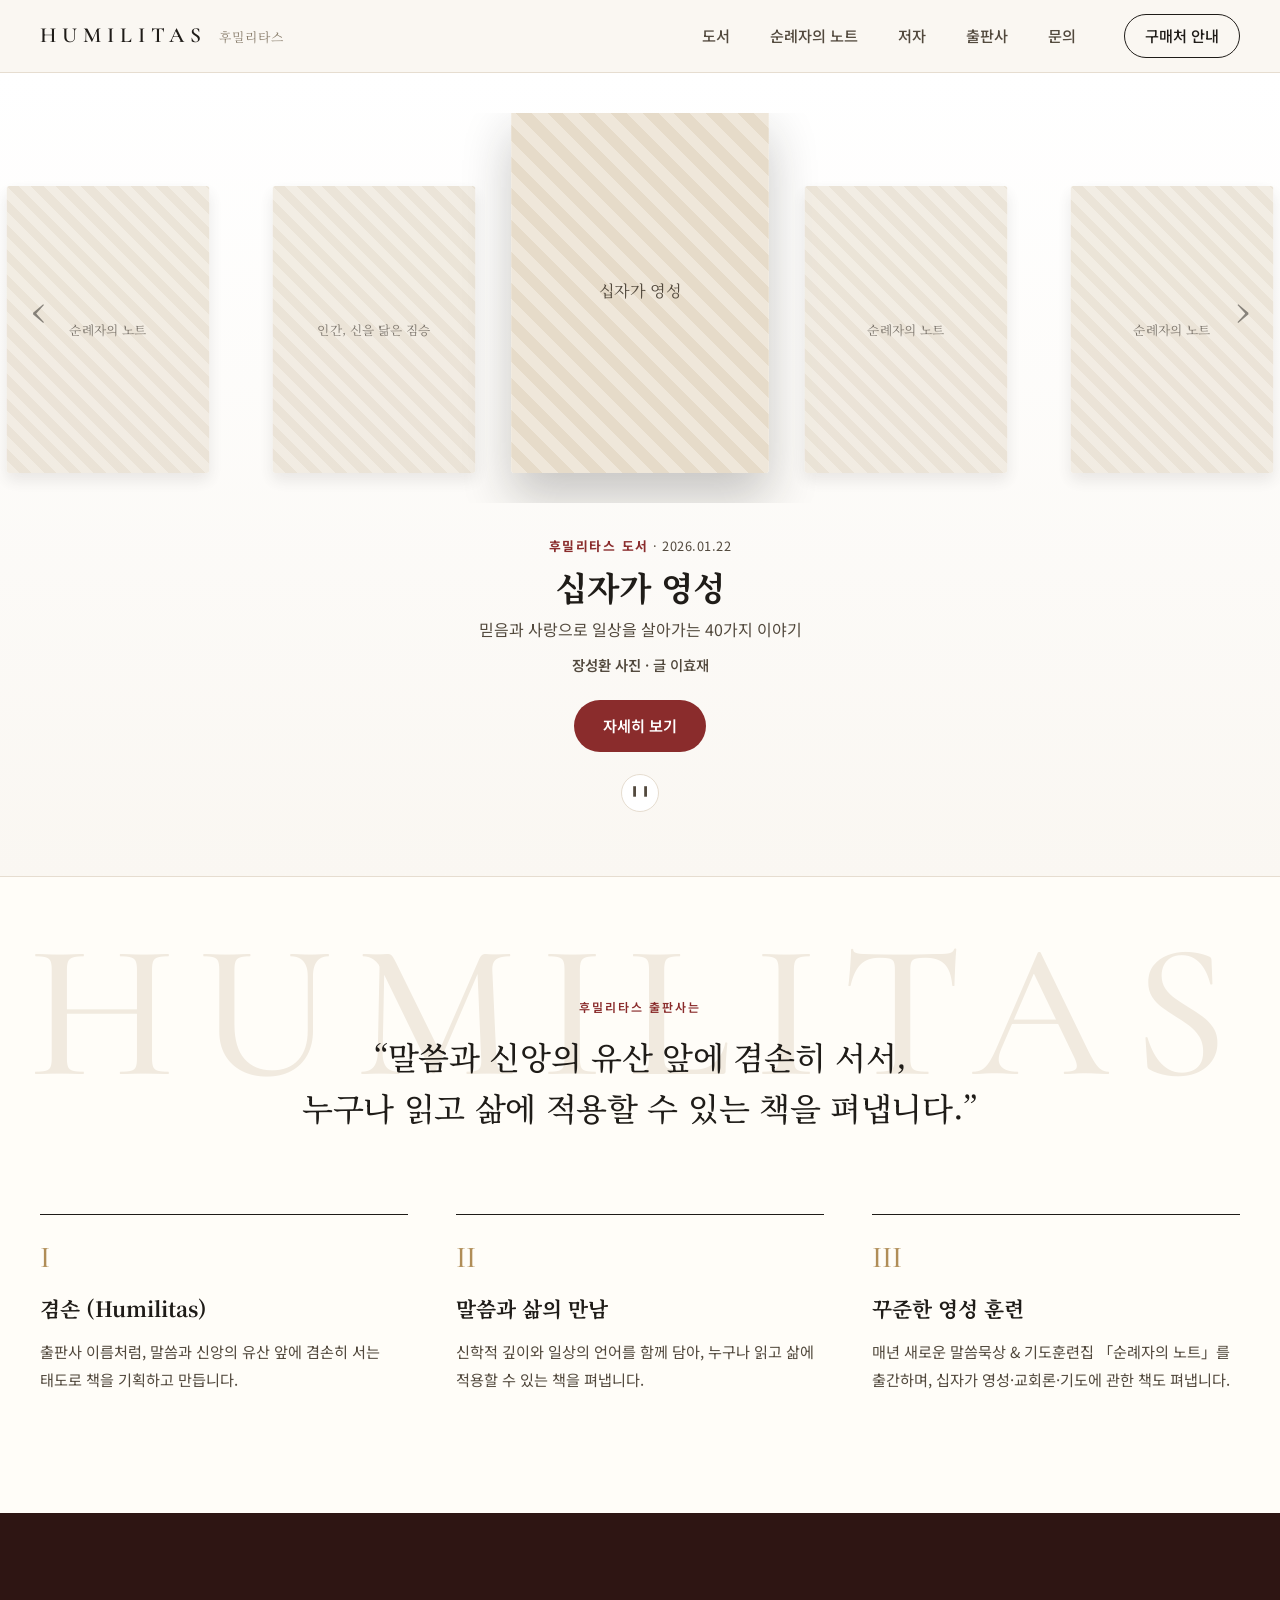
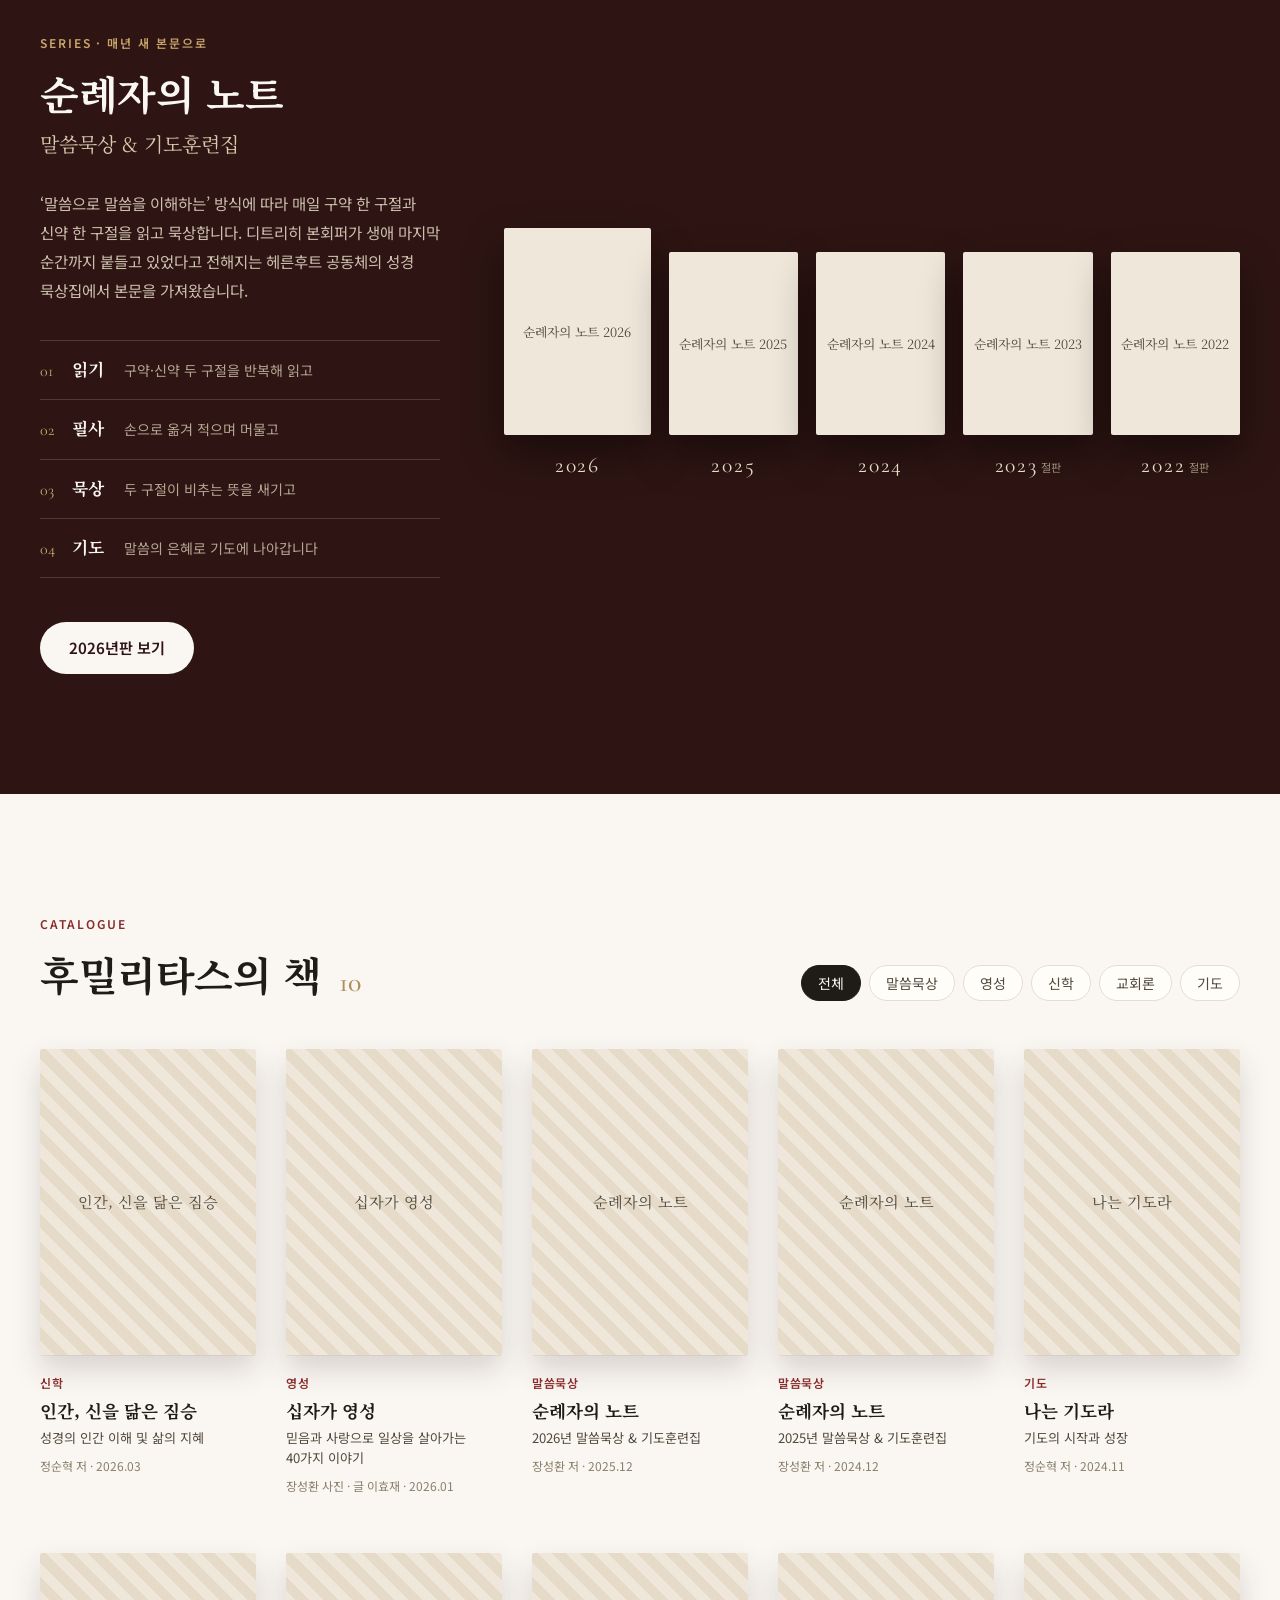
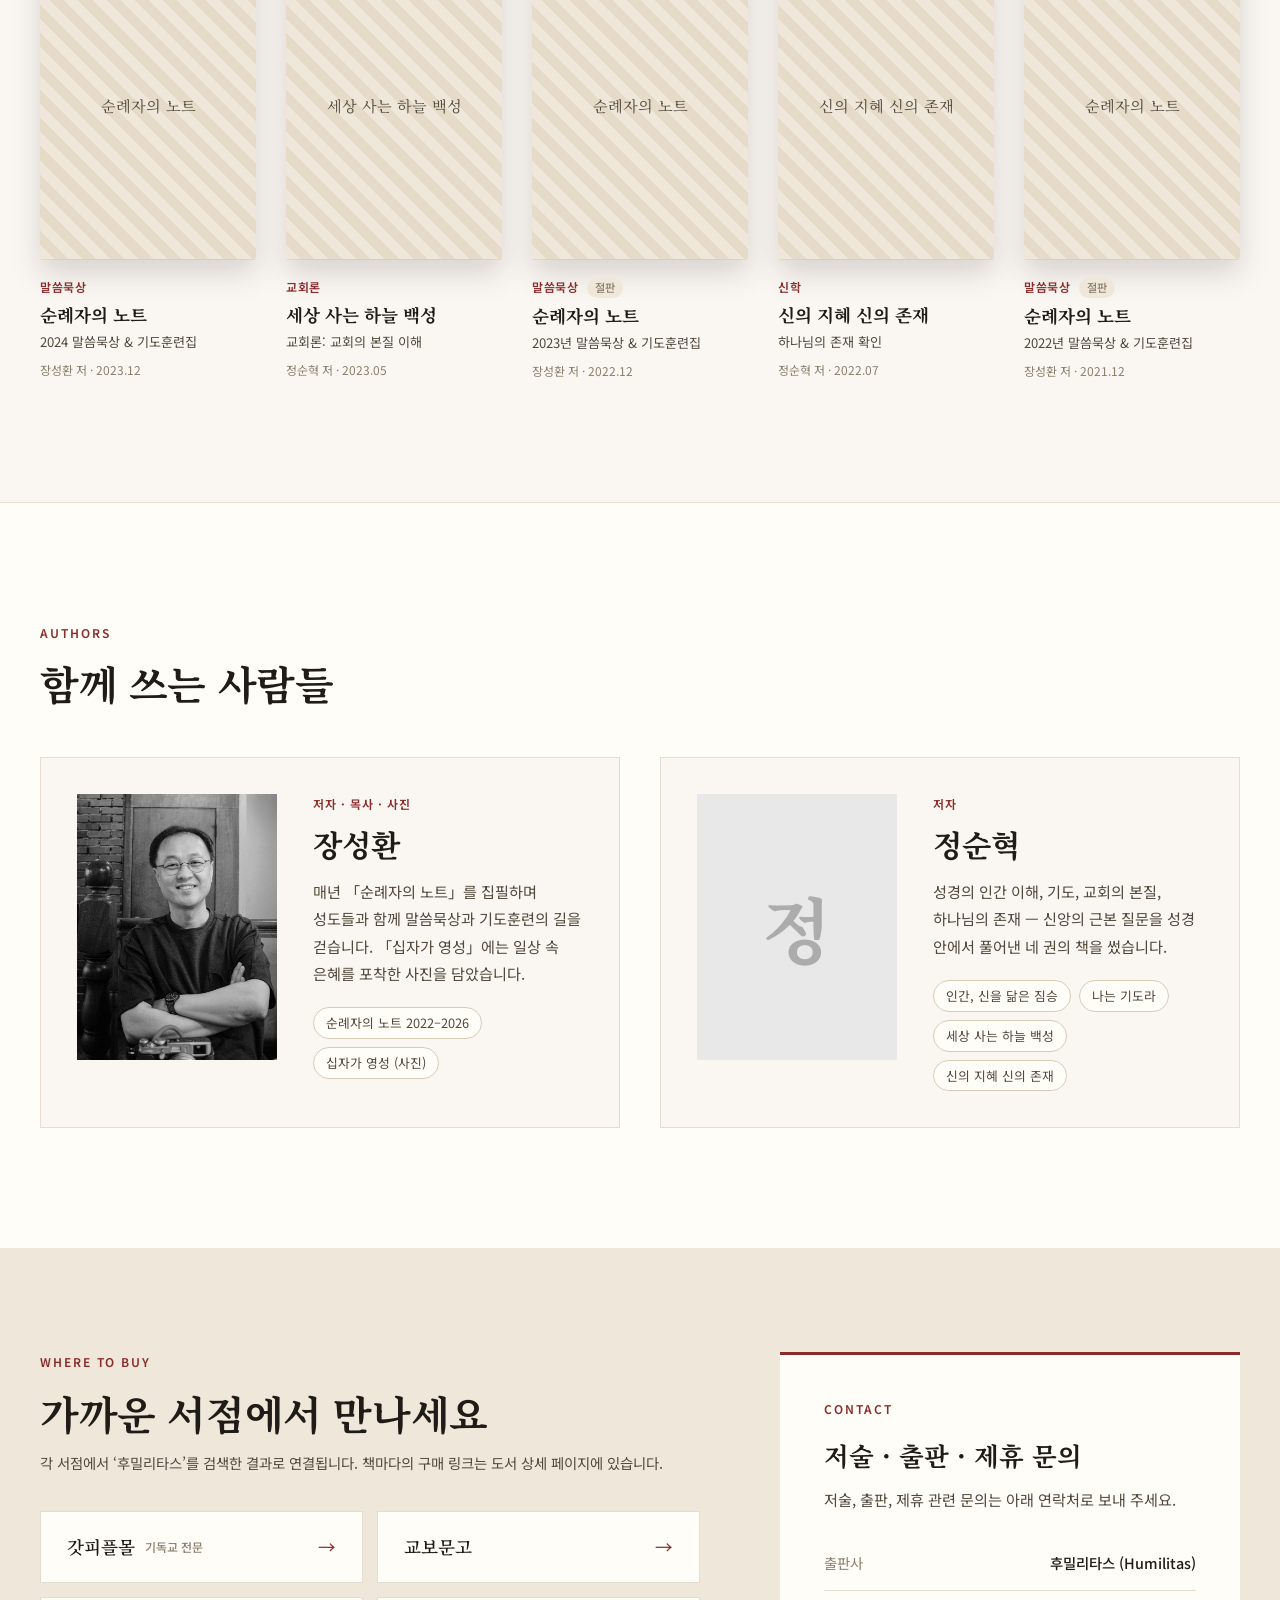
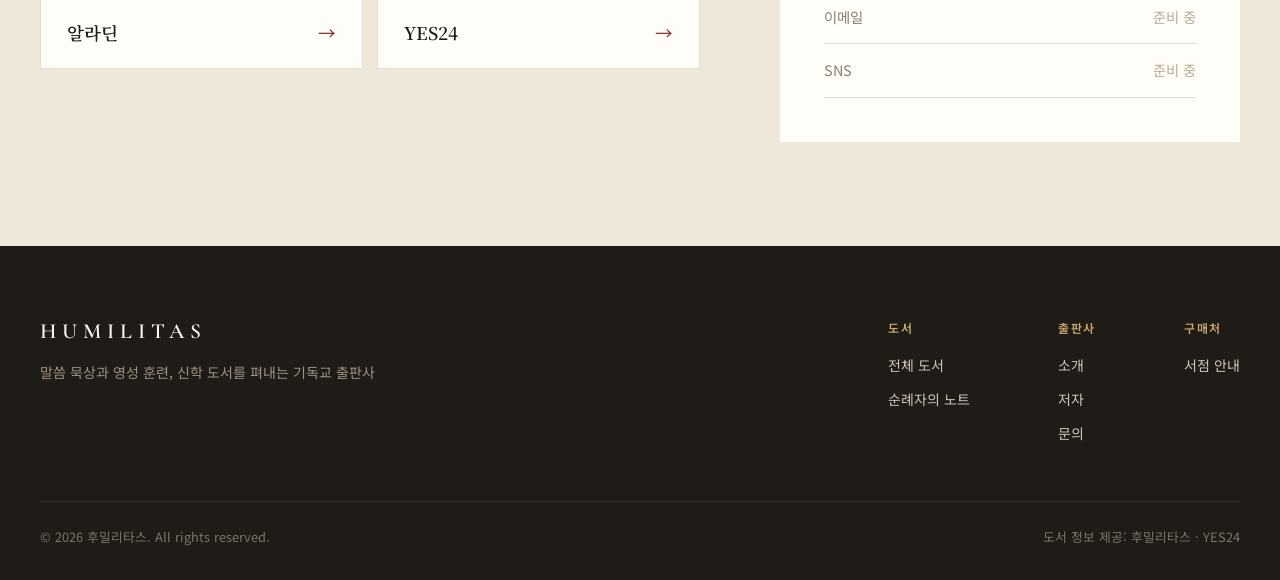
==== commit 21e15d09: "도서 상세 페이지 추가 및 메인 전면 개편 - 표지 커버플로우(센터 모드) 히어로로 교체, 무한 순환·자동 넘김·키보드/스와이프 지원 - book.html?no=<goodsNo> " ====
--- a/index.html
+++ b/index.html
@@ -36,7 +36,7 @@
 
 <link rel="preconnect" href="https://fonts.googleapis.com">
 <link rel="preconnect" href="https://fonts.gstatic.com" crossorigin>
-<link href="https://fonts.googleapis.com/css2?family=Noto+Serif+KR:wght@400;500;700;900&family=Noto+Sans+KR:wght@300;400;500;700&display=swap" rel="stylesheet">
+<link href="https://fonts.googleapis.com/css2?family=Cormorant+Garamond:wght@500;600&family=Noto+Serif+KR:wght@400;500;600;700;900&family=Noto+Sans+KR:wght@300;400;500;600;700&display=swap" rel="stylesheet">
 <link rel="stylesheet" href="styles.css">
 
 <script type="application/ld+json">
@@ -61,112 +61,211 @@
 
 <header class="site-header" id="top">
   <nav class="nav container" aria-label="주요 메뉴">
-    <a href="#top" class="logo">후밀리타스</a>
+    <a href="#top" class="logo" data-home aria-label="후밀리타스 홈">
+      <span class="logo-lat" aria-hidden="true">HUMILITAS</span>
+      <span class="logo-ko" aria-hidden="true">후밀리타스</span>
+    </a>
     <button class="nav-toggle" id="navToggle" aria-label="메뉴 열기" aria-expanded="false" aria-controls="navLinks">
       <span></span><span></span><span></span>
     </button>
     <ul class="nav-links" id="navLinks">
-      <li><a href="#about">소개</a></li>
       <li><a href="#books">도서</a></li>
-      <li><a href="#philosophy">출판 철학</a></li>
-      <li><a href="#contact">연락처</a></li>
+      <li><a href="#series">순례자의 노트</a></li>
+      <li><a href="#authors">저자</a></li>
+      <li><a href="#about">출판사</a></li>
+      <li><a href="#contact">문의</a></li>
+      <li class="nav-cta"><a href="#buy" class="btn btn-outline btn-sm">구매처 안내</a></li>
     </ul>
   </nav>
 </header>
 
 <main id="main">
 
-  <section class="hero">
-    <div class="container hero-inner">
-      <p class="eyebrow">기독교 출판사</p>
-      <h1>후밀리타스</h1>
-      <p class="hero-tagline">겸손(humilitas)이라는 이름으로, 말씀과 삶을 잇는 책을 만듭니다.</p>
-      <div class="hero-cta">
-        <a href="#books" class="btn btn-primary">도서 보러가기</a>
-        <a href="#contact" class="btn btn-ghost">문의하기</a>
-      </div>
-    </div>
-  </section>
-
-  <section id="about" class="section section--alt about">
-    <div class="container about-grid">
-      <div class="about-photo">
-        <div class="emblem" aria-hidden="true">
-          <span class="emblem-word">HUMILITAS</span>
-          <span class="emblem-meaning">겸손</span>
-        </div>
-      </div>
-      <div class="about-text">
-        <h2 class="section-title">출판사 소개</h2>
-        <p>
-          <strong>후밀리타스(Humilitas)</strong>는 라틴어로 ‘겸손’을 뜻합니다. 스스로를 낮추어 하나님과 이웃을 향한
-          사랑을 실천했던 그리스도의 삶을 본받아, 말씀 앞에 겸손히 서는 신앙을 돕는 책을 만듭니다.
-        </p>
-        <p>
-          매년 말씀 묵상과 기도 훈련을 돕는 「순례자의 노트」 시리즈를 비롯해, 십자가 영성·교회론·기도·신앙과 삶에 관한
-          도서를 꾸준히 펴내고 있습니다.
-        </p>
-        <p class="note">
-          ※ 출판사 소개는 도서 정보를 바탕으로 우선 작성되었습니다. 더 자세한 연혁과 정보로 업데이트할 예정입니다.
-        </p>
-      </div>
-    </div>
-  </section>
-
-  <section id="books" class="section books">
+  <!-- 히어로: 기존 표지 커버플로우 그대로 -->
+  <section class="hero hero--coverflow" id="heroSlider" role="region"
+           aria-roledescription="캐러셀" aria-label="후밀리타스 도서 — 최신순">
+    <!-- 화면에는 표지만 두되, 문서의 대표 제목은 남겨야 하므로 낭독 전용으로 유지한다. -->
+    <h1 class="sr-only">후밀리타스 — 기독교 출판사</h1>
+
+    <!-- 표지 띠는 화면 전체 폭을 쓰고 양끝이 잘리도록 컨테이너 밖에 둔다.
+         표지는 장식이므로 보조기기에는 아래 캡션(제목·저자·링크)만 노출한다. -->
+    <div class="coverflow" id="cfRoot">
+      <ul class="coverflow-track" id="cfTrack" aria-hidden="true"></ul>
+      <button type="button" class="cf-arrow cf-arrow--prev" id="cfPrev" aria-label="이전 도서">
+        <span aria-hidden="true">&#8249;</span>
+      </button>
+      <button type="button" class="cf-arrow cf-arrow--next" id="cfNext" aria-label="다음 도서">
+        <span aria-hidden="true">&#8250;</span>
+      </button>
+    </div>
+
     <div class="container">
-      <h2 class="section-title center">도서</h2>
-      <p class="section-subtitle center">후밀리타스가 펴낸 도서를 소개합니다.</p>
-
-      <div class="book-grid" id="bookGrid">
-        <!-- Cards injected by script.js -->
-      </div>
-      <noscript>
-        <p class="note center">
-          도서 목록을 보려면 자바스크립트를 켜주세요.
-          또는 <a href="https://www.yes24.com/product/goods/169669169" target="_blank" rel="noopener noreferrer">YES24</a>에서 확인하실 수 있습니다.
-        </p>
-      </noscript>
-    </div>
-  </section>
-
-  <section id="philosophy" class="section ministry">
+      <div class="cf-caption" id="cfCaption" aria-live="polite">
+        <!-- Caption injected by script.js -->
+      </div>
+      <div class="cf-controls">
+        <button type="button" class="slider-btn slider-btn--play" id="cfPlay" aria-label="자동 넘김 멈추기">
+          <span aria-hidden="true" id="cfPlayIcon">&#10073;&#10073;</span>
+        </button>
+      </div>
+    </div>
+
+    <noscript>
+      <div class="container">
+        <h2 class="section-title center">후밀리타스 도서</h2>
+        <ul class="noscript-books">
+          <li><a href="book.html?no=182281390">인간, 신을 닮은 짐승 — 성경의 인간 이해 및 삶의 지혜</a> <span class="note">2026.03.12</span></li>
+          <li><a href="book.html?no=175527591">십자가 영성 — 믿음과 사랑으로 일상을 살아가는 40가지 이야기</a> <span class="note">2026.01.22</span></li>
+          <li><a href="book.html?no=169669169">순례자의 노트 — 2026년 말씀묵상 &amp; 기도훈련집</a> <span class="note">2025.12.15</span></li>
+          <li><a href="book.html?no=140543644">순례자의 노트 — 2025년 말씀묵상 &amp; 기도훈련집</a> <span class="note">2024.12.21</span></li>
+          <li><a href="book.html?no=139912594">나는 기도라 — 기도의 시작과 성장</a> <span class="note">2024.11.29</span></li>
+          <li><a href="book.html?no=124143290">순례자의 노트 — 2024 말씀묵상 &amp; 기도훈련집</a> <span class="note">2023.12.13</span></li>
+          <li><a href="book.html?no=118759248">세상 사는 하늘 백성 — 교회론: 교회의 본질 이해</a> <span class="note">2023.05.03</span></li>
+          <li><a href="book.html?no=116468638">순례자의 노트 — 2023년 말씀묵상 &amp; 기도훈련집</a> <span class="note">2022.12.20</span></li>
+          <li><a href="book.html?no=111102681">신의 지혜 신의 존재 — 하나님의 존재 확인</a> <span class="note">2022.07.30</span></li>
+          <li><a href="book.html?no=105503888">순례자의 노트 — 2022년 말씀묵상 &amp; 기도훈련집</a> <span class="note">2021.12.10</span></li>
+        </ul>
+      </div>
+    </noscript>
+  </section>
+
+  <!-- 출판사 철학 -->
+  <section id="about" class="section manifesto" aria-labelledby="aboutTitle">
+    <p class="manifesto-mark" aria-hidden="true">HUMILITAS</p>
     <div class="container">
-      <h2 class="section-title center">출판 철학</h2>
-      <div class="ministry-grid">
-        <div class="ministry-card">
+      <p class="eyebrow center">후밀리타스 출판사는</p>
+      <h2 class="manifesto-quote" id="aboutTitle">“말씀과 신앙의 유산 앞에 겸손히 서서,<br> 누구나 읽고 삶에 적용할 수 있는 책을 펴냅니다.”</h2>
+      <ol class="values">
+        <li class="value">
+          <span class="value-num" aria-hidden="true">I</span>
           <h3>겸손 (Humilitas)</h3>
           <p>출판사 이름처럼, 말씀과 신앙의 유산 앞에 겸손히 서는 태도로 책을 기획하고 만듭니다.</p>
-        </div>
-        <div class="ministry-card">
+        </li>
+        <li class="value">
+          <span class="value-num" aria-hidden="true">II</span>
           <h3>말씀과 삶의 만남</h3>
           <p>신학적 깊이와 일상의 언어를 함께 담아, 누구나 읽고 삶에 적용할 수 있는 책을 펴냅니다.</p>
-        </div>
-        <div class="ministry-card">
+        </li>
+        <li class="value">
+          <span class="value-num" aria-hidden="true">III</span>
           <h3>꾸준한 영성 훈련</h3>
           <p>매년 새로운 말씀묵상 &amp; 기도훈련집 「순례자의 노트」를 출간하며, 십자가 영성·교회론·기도에 관한 책도 펴냅니다.</p>
+        </li>
+      </ol>
+    </div>
+  </section>
+
+  <!-- 대표 시리즈 -->
+  <section id="series" class="section series" aria-labelledby="seriesTitle">
+    <div class="container series-inner">
+      <div class="series-copy">
+        <p class="eyebrow eyebrow--gold">SERIES · 매년 새 본문으로</p>
+        <h2 class="section-title section-title--light" id="seriesTitle">순례자의 노트</h2>
+        <p class="series-sub">말씀묵상 &amp; 기도훈련집</p>
+        <p class="series-body">
+          ‘말씀으로 말씀을 이해하는’ 방식에 따라 매일 구약 한 구절과 신약 한 구절을 읽고 묵상합니다.
+          디트리히 본회퍼가 생애 마지막 순간까지 붙들고 있었다고 전해지는 헤른후트 공동체의 성경 묵상집에서 본문을 가져왔습니다.
+        </p>
+        <ol class="steps">
+          <li><span class="step-num">01</span><span class="step-name">읽기</span><span class="step-desc">구약·신약 두 구절을 반복해 읽고</span></li>
+          <li><span class="step-num">02</span><span class="step-name">필사</span><span class="step-desc">손으로 옮겨 적으며 머물고</span></li>
+          <li><span class="step-num">03</span><span class="step-name">묵상</span><span class="step-desc">두 구절이 비추는 뜻을 새기고</span></li>
+          <li><span class="step-num">04</span><span class="step-name">기도</span><span class="step-desc">말씀의 은혜로 기도에 나아갑니다</span></li>
+        </ol>
+        <!-- 최신판 링크는 script.js가 도서 데이터에서 다시 맞춘다 -->
+        <a class="btn btn-cream" id="seriesLatest" href="book.html?no=169669169">최신판 보기</a>
+      </div>
+      <ul class="series-shelf" id="seriesShelf" aria-label="순례자의 노트 연도별 도서">
+        <!-- Injected by script.js -->
+      </ul>
+    </div>
+  </section>
+
+  <!-- 전체 도서 -->
+  <section id="books" class="section books" aria-labelledby="booksTitle">
+    <div class="container">
+      <div class="section-head">
+        <div>
+          <p class="eyebrow">CATALOGUE</p>
+          <h2 class="section-title" id="booksTitle">후밀리타스의 책 <span class="title-count" id="bookCount"></span></h2>
         </div>
-      </div>
-    </div>
-  </section>
-
-  <section id="contact" class="section section--alt contact">
-    <div class="container contact-inner">
-      <h2 class="section-title center">연락처 &amp; 문의</h2>
-      <p class="section-subtitle center">저술, 출판, 제휴 관련 문의는 아래 방법으로 연락 주세요.</p>
-      <div class="contact-grid">
-        <div class="contact-card">
-          <h3>출판사</h3>
-          <p>후밀리타스 (Humilitas)</p>
+        <div class="chips" id="bookFilters" role="group" aria-label="주제별로 보기">
+          <!-- Injected by script.js -->
         </div>
-        <div class="contact-card">
-          <h3>대표</h3>
-          <p>장성환</p>
+      </div>
+      <ul class="book-grid" id="bookGrid">
+        <!-- Injected by script.js -->
+      </ul>
+      <p class="sr-only" id="bookStatus" aria-live="polite"></p>
+    </div>
+  </section>
+
+  <!-- 저자 -->
+  <section id="authors" class="section section--alt authors" aria-labelledby="authorsTitle">
+    <div class="container">
+      <div class="section-head">
+        <div>
+          <p class="eyebrow">AUTHORS</p>
+          <h2 class="section-title" id="authorsTitle">함께 쓰는 사람들</h2>
         </div>
-        <div class="contact-card">
-          <h3>이메일 / SNS</h3>
-          <p class="note">추후 업데이트 예정</p>
-        </div>
+      </div>
+      <div class="author-grid">
+        <article class="author-card">
+          <img class="author-photo" src="author.jpg" alt="장성환 목사" width="200" height="266" loading="lazy">
+          <div>
+            <p class="author-role">저자 · 목사 · 사진</p>
+            <h3 class="author-name">장성환</h3>
+            <p class="author-bio">매년 「순례자의 노트」를 집필하며 성도들과 함께 말씀묵상과 기도훈련의 길을 걷습니다. 「십자가 영성」에는 일상 속 은혜를 포착한 사진을 담았습니다.</p>
+            <ul class="author-books" aria-label="장성환의 책">
+              <li>순례자의 노트 2022–2026</li>
+              <li>십자가 영성 (사진)</li>
+            </ul>
+          </div>
+        </article>
+        <article class="author-card">
+          <div class="author-photo author-photo--mono" aria-hidden="true">정</div>
+          <div>
+            <p class="author-role">저자</p>
+            <h3 class="author-name">정순혁</h3>
+            <p class="author-bio">성경의 인간 이해, 기도, 교회의 본질, 하나님의 존재 — 신앙의 근본 질문을 성경 안에서 풀어낸 네 권의 책을 썼습니다.</p>
+            <ul class="author-books" aria-label="정순혁의 책">
+              <li>인간, 신을 닮은 짐승</li>
+              <li>나는 기도라</li>
+              <li>세상 사는 하늘 백성</li>
+              <li>신의 지혜 신의 존재</li>
+            </ul>
+          </div>
+        </article>
+      </div>
+    </div>
+  </section>
+
+  <!-- 구매처 · 문의 -->
+  <section id="buy" class="buy" aria-labelledby="buyTitle">
+    <div class="container buy-inner">
+      <div>
+        <p class="eyebrow">WHERE TO BUY</p>
+        <h2 class="section-title" id="buyTitle">가까운 서점에서 만나세요</h2>
+        <p class="buy-note">각 서점에서 ‘후밀리타스’를 검색한 결과로 연결됩니다. 책마다의 구매 링크는 도서 상세 페이지에 있습니다.</p>
+        <ul class="store-list">
+          <li><a class="store-link" href="https://mall.godpeople.com/?key=%ED%9B%84%EB%B0%80%EB%A6%AC%ED%83%80%EC%8A%A4" target="_blank" rel="noopener noreferrer"><span class="store-name">갓피플몰</span><span class="store-note">기독교 전문</span><span class="store-go" aria-hidden="true">&rarr;</span><span class="sr-only">(새 창에서 열림)</span></a></li>
+          <li><a class="store-link" href="https://search.kyobobook.co.kr/search?keyword=%ED%9B%84%EB%B0%80%EB%A6%AC%ED%83%80%EC%8A%A4" target="_blank" rel="noopener noreferrer"><span class="store-name">교보문고</span><span class="store-go" aria-hidden="true">&rarr;</span><span class="sr-only">(새 창에서 열림)</span></a></li>
+          <li><a class="store-link" href="https://www.aladin.co.kr/search/wsearchresult.aspx?SearchTarget=Book&amp;SearchWord=%ED%9B%84%EB%B0%80%EB%A6%AC%ED%83%80%EC%8A%A4" target="_blank" rel="noopener noreferrer"><span class="store-name">알라딘</span><span class="store-go" aria-hidden="true">&rarr;</span><span class="sr-only">(새 창에서 열림)</span></a></li>
+          <li><a class="store-link" href="https://www.yes24.com/Product/Search?domain=BOOK&amp;query=%ED%9B%84%EB%B0%80%EB%A6%AC%ED%83%80%EC%8A%A4" target="_blank" rel="noopener noreferrer"><span class="store-name">YES24</span><span class="store-go" aria-hidden="true">&rarr;</span><span class="sr-only">(새 창에서 열림)</span></a></li>
+        </ul>
+      </div>
+
+      <div class="contact-card" id="contact">
+        <p class="eyebrow">CONTACT</p>
+        <h2 class="contact-title">저술 · 출판 · 제휴 문의</h2>
+        <p class="contact-lead">저술, 출판, 제휴 관련 문의는 아래 연락처로 보내 주세요.</p>
+        <dl class="contact-list">
+          <div><dt>출판사</dt><dd>후밀리타스 (Humilitas)</dd></div>
+          <!-- 이메일이 정해지면: <dd><a href="mailto:주소">주소</a></dd> 로 바꾸고 아래 버튼 주석을 푼다 -->
+          <div><dt>이메일</dt><dd class="is-pending">준비 중</dd></div>
+          <div><dt>SNS</dt><dd class="is-pending">준비 중</dd></div>
+        </dl>
+        <!-- <a class="btn btn-primary btn-block" href="mailto:주소" style="margin-top:32px">문의 메일 보내기</a> -->
       </div>
     </div>
   </section>
@@ -174,12 +273,35 @@
 </main>
 
 <footer class="site-footer">
-  <div class="container footer-inner">
+  <div class="container">
+  <div class="footer-top">
+    <div class="footer-brand">
+      <span class="logo-lat">HUMILITAS</span>
+      <p>말씀 묵상과 영성 훈련, 신학 도서를 펴내는 기독교 출판사</p>
+    </div>
+    <nav class="footer-cols" aria-label="바닥글 메뉴">
+      <div>
+        <h2 class="footer-h">도서</h2>
+        <ul><li><a href="#books">전체 도서</a></li><li><a href="#series">순례자의 노트</a></li></ul>
+      </div>
+      <div>
+        <h2 class="footer-h">출판사</h2>
+        <ul><li><a href="#about">소개</a></li><li><a href="#authors">저자</a></li><li><a href="#contact">문의</a></li></ul>
+      </div>
+      <div>
+        <h2 class="footer-h">구매처</h2>
+        <ul><li><a href="#buy">서점 안내</a></li></ul>
+      </div>
+    </nav>
+  </div>
+  <div class="footer-bottom">
     <p>&copy; <span id="year"></span> 후밀리타스. All rights reserved.</p>
-    <p class="footer-note">도서 정보 제공: 후밀리타스 · YES24</p>
+    <p>도서 정보 제공: 후밀리타스 · YES24</p>
+  </div>
   </div>
 </footer>
 
+<script src="books-data.js"></script>
 <script src="script.js"></script>
 </body>
 </html>
--- a/styles.css
+++ b/styles.css
@@ -1,4 +1,11 @@
+/* =================================================================
+   후밀리타스 — 2026.10 리디자인
+   「여백 · 종이 · 활자」: 크림 종이 위에 명조, 와인 레드 한 가지 강조색.
+   히어로 커버플로우(.hero / .coverflow / .cf-*)는 기존 그대로 유지한다.
+   ================================================================= */
+
 :root {
+  /* 기존 토큰 — 히어로가 그대로 쓰므로 값을 바꾸지 않는다 */
   --color-bg: #faf7f2;
   --color-bg-alt: #ffffff;
   --color-ink: #1f1c18;
@@ -9,7 +16,18 @@
   --font-serif: 'Noto Serif KR', serif;
   --font-sans: 'Noto Sans KR', sans-serif;
   --radius: 10px;
-  --max-width: 1080px;
+  --max-width: 1200px;
+
+  /* 리디자인에서 더한 토큰 */
+  --color-ivory: #fffdf8;
+  --color-paper-2: #efe7da;
+  --color-muted: #8a7f6d;
+  --color-wine: #2e1513;
+  --color-wine-text: #cdbfae;
+  --color-brass: #b08d57;
+  --color-gold: #c9a56c;
+  --font-latin: 'Cormorant Garamond', 'Noto Serif KR', serif;
+  --header-h: 72px;
 }
 
 * { box-sizing: border-box; }
@@ -22,6 +40,7 @@
   color: var(--color-ink);
   background: var(--color-bg);
   line-height: 1.7;
+  -webkit-font-smoothing: antialiased;
 }
 
 img { max-width: 100%; display: block; }
@@ -30,14 +49,17 @@
   max-width: var(--max-width);
   margin: 0 auto;
   padding: 0 24px;
-}
-
-/* Header */
+  box-sizing: content-box;
+}
+
+/* ---------------------------------------------------------------
+   헤더
+   --------------------------------------------------------------- */
 .site-header {
   position: sticky;
   top: 0;
   z-index: 100;
-  background: rgba(250, 247, 242, 0.9);
+  background: rgba(250, 247, 242, 0.92);
   backdrop-filter: blur(6px);
   border-bottom: 1px solid var(--color-line);
 }
@@ -46,22 +68,37 @@
   display: flex;
   align-items: center;
   justify-content: space-between;
-  height: 64px;
+  height: var(--header-h);
 }
 
 .logo {
-  font-family: var(--font-serif);
-  font-weight: 700;
-  font-size: 1.25rem;
+  display: inline-flex;
+  align-items: baseline;
+  gap: 12px;
   color: var(--color-ink);
   text-decoration: none;
-  letter-spacing: 0.02em;
+}
+
+.logo-lat {
+  font-family: var(--font-latin);
+  font-weight: 600;
+  font-size: 1.35rem;
+  letter-spacing: 0.28em;
+  line-height: 1;
+}
+
+.logo-ko {
+  font-family: var(--font-serif);
+  font-size: 0.8rem;
+  color: var(--color-muted);
+  letter-spacing: 0.06em;
 }
 
 .nav-links {
   list-style: none;
   display: flex;
-  gap: 28px;
+  align-items: center;
+  gap: 40px;
   margin: 0;
   padding: 0;
 }
@@ -75,6 +112,10 @@
 }
 
 .nav-links a:hover { color: var(--color-accent); }
+
+.nav-links .nav-cta { margin-left: 8px; }
+.nav-links .nav-cta a { color: var(--color-ink); }
+.nav-links .nav-cta a:hover { color: #fff; }
 
 .nav-toggle {
   display: none;
@@ -83,6 +124,7 @@
   gap: 5px;
   width: 32px;
   height: 32px;
+  padding: 4px;
   background: none;
   border: none;
   cursor: pointer;
@@ -94,44 +136,18 @@
   background: var(--color-ink);
 }
 
-/* Hero */
+/* ---------------------------------------------------------------
+   히어로 기본값 (기존 그대로)
+   --------------------------------------------------------------- */
 .hero {
   padding: 96px 0 72px;
   text-align: center;
   background: linear-gradient(180deg, #fff 0%, var(--color-bg) 100%);
 }
 
-.eyebrow {
-  color: var(--color-accent);
-  font-weight: 600;
-  letter-spacing: 0.15em;
-  text-transform: uppercase;
-  font-size: 0.8rem;
-  margin: 0 0 12px;
-}
-
-.hero h1 {
-  font-family: var(--font-serif);
-  font-size: clamp(2.5rem, 6vw, 4rem);
-  margin: 0 0 20px;
-  font-weight: 900;
-  letter-spacing: 0.04em;
-}
-
-.hero-tagline {
-  font-size: 1.15rem;
-  color: var(--color-ink-soft);
-  max-width: 560px;
-  margin: 0 auto 32px;
-}
-
-.hero-cta {
-  display: flex;
-  gap: 16px;
-  justify-content: center;
-  flex-wrap: wrap;
-}
-
+/* ---------------------------------------------------------------
+   버튼 — 히어로의 둥근 버튼(.btn-primary) 모양으로 전부 통일
+   --------------------------------------------------------------- */
 .btn {
   display: inline-block;
   padding: 12px 28px;
@@ -141,6 +157,7 @@
   font-size: 0.95rem;
   transition: all 0.2s ease;
   border: 1px solid transparent;
+  text-align: center;
 }
 
 .btn-primary {
@@ -152,233 +169,1148 @@
   background: var(--color-accent-soft);
 }
 
-.btn-ghost {
+.btn-ghost,
+.btn-outline {
   border-color: var(--color-ink);
   color: var(--color-ink);
 }
 
-.btn-ghost:hover {
+.btn-ghost:hover,
+.btn-outline:hover {
   background: var(--color-ink);
   color: #fff;
 }
 
-/* Sections */
-.section {
-  padding: 80px 0;
-}
-
-.section--alt {
-  background: var(--color-bg-alt);
-}
+.btn-cream {
+  background: var(--color-bg);
+  color: var(--color-wine);
+}
+
+.btn-cream:hover { background: #fff; }
+
+.btn-sm {
+  padding: 8px 20px;
+  font-size: 0.85rem;
+}
+
+.btn-block { display: block; width: 100%; }
+
+.link-arrow {
+  display: inline-block;
+  font-weight: 600;
+  font-size: 0.95rem;
+  color: var(--color-ink);
+  text-decoration: none;
+  border-bottom: 1px solid currentColor;
+  padding-bottom: 2px;
+}
+
+.link-arrow:hover { color: var(--color-accent); }
+
+/* ---------------------------------------------------------------
+   공통 섹션 · 타이포
+   --------------------------------------------------------------- */
+.section { padding: 120px 0; }
+
+.section--alt { background: var(--color-ivory); }
+
+.eyebrow {
+  margin: 0 0 14px;
+  font-size: 0.75rem;
+  font-weight: 600;
+  letter-spacing: 0.16em;
+  color: var(--color-accent);
+}
+
+.eyebrow--gold { color: var(--color-gold); }
+
+.center { text-align: center; }
 
 .section-title {
   font-family: var(--font-serif);
-  font-size: 2rem;
+  font-size: 2.5rem;
+  font-weight: 700;
+  line-height: 1.3;
+  letter-spacing: -0.01em;
   margin: 0 0 8px;
-  font-weight: 700;
-}
-
-.section-subtitle {
-  color: var(--color-ink-soft);
-  margin: 0 0 40px;
-}
-
-.center { text-align: center; }
-
-/* About */
-.about-grid {
-  display: grid;
-  grid-template-columns: 260px 1fr;
-  gap: 48px;
-  align-items: start;
-}
-
-.about-text p { margin: 0 0 18px; }
+}
+
+.section-title--light { color: var(--color-bg); }
+
+.section-head {
+  display: flex;
+  justify-content: space-between;
+  align-items: flex-end;
+  gap: 24px;
+  flex-wrap: wrap;
+  margin-bottom: 48px;
+}
+
+.section-head .section-title { margin: 0; }
+
+.title-count {
+  font-family: var(--font-latin);
+  font-weight: 500;
+  font-size: 1.75rem;
+  color: var(--color-brass);
+  margin-left: 6px;
+}
 
 .note {
   font-size: 0.85rem;
-  color: #8a7f6d;
+  color: var(--color-muted);
   font-style: italic;
 }
 
-/* Books */
+.badge-outofprint {
+  display: inline-block;
+  vertical-align: middle;
+  font-family: var(--font-sans);
+  font-size: 0.7rem;
+  font-weight: 500;
+  line-height: 1.6;
+  letter-spacing: 0;
+  padding: 1px 8px;
+  border-radius: 999px;
+  background: var(--color-paper-2);
+  color: var(--color-muted);
+  margin-left: 8px;
+}
+
+/* 공동 참여자 크레딧 (예: 십자가 영성 — 글 이효재) */
+.book-credit {
+  color: var(--color-ink-soft);
+  font-weight: 500;
+  text-transform: none;
+  letter-spacing: 0;
+}
+
+/* ---------------------------------------------------------------
+   히어로 커버플로우 — 가운데 표지를 크게, 양옆은 화면 끝까지 흘려보낸다
+   --------------------------------------------------------------- */
+
+.hero--coverflow {
+  padding: 40px 0 64px;
+  /* 표지 띠가 화면 폭을 꽉 채우므로 좌우 여백은 내부 .container가 맡는다. */
+  overflow: hidden;
+}
+
+/* 표지 띠 ------------------------------------------------------- */
+
+.coverflow {
+  --cf-w: 230px;   /* 표지 한 장의 기준 너비 */
+  --cf-gap: 36px;
+  --cf-i: 0;       /* 가운데에 놓을 표지 번호 (script.js가 갱신) */
+  position: relative;
+  overflow: hidden;
+  padding: 34px 0 30px;
+}
+
+.coverflow-track {
+  display: flex;
+  align-items: center;
+  gap: var(--cf-gap);
+  list-style: none;
+  margin: 0;
+  padding: 0;
+  /* 트랙 왼쪽 끝을 화면 한가운데 두고, 고른 --cf-i번째 표지의 중심만큼 되민다. */
+  width: max-content;
+  position: relative;
+  left: 50%;
+  transform: translateX(
+    calc(-1 * (var(--cf-i) * (var(--cf-w) + var(--cf-gap)) + var(--cf-w) / 2))
+  );
+  transition: transform 0.55s cubic-bezier(0.22, 0.61, 0.36, 1);
+  will-change: transform;
+}
+
+/* 끝에서 가운데 벌로 되돌릴 때는 전환 없이 즉시 옮긴다. */
+.coverflow-track.is-jumping { transition: none; }
+
+.cf-item {
+  flex: 0 0 var(--cf-w);
+  width: var(--cf-w);
+  cursor: pointer;
+}
+
+.cf-cover,
+.cf-cover--fallback {
+  width: 100%;
+  aspect-ratio: 3 / 4.25;
+  object-fit: contain;
+  border-radius: 3px;
+  /* 표지가 layout을 밀지 않도록 크기 변화는 transform으로만 준다. */
+  transform: scale(0.88);
+  transform-origin: center bottom;
+  filter: saturate(0.92);
+  opacity: 0.75;
+  box-shadow: 0 8px 18px rgba(31, 28, 24, 0.12);
+  transition: transform 0.55s cubic-bezier(0.22, 0.61, 0.36, 1),
+    opacity 0.55s ease, filter 0.55s ease, box-shadow 0.55s ease;
+}
+
+.cf-item.is-active .cf-cover,
+.cf-item.is-active .cf-cover--fallback {
+  transform: scale(1.12);
+  filter: none;
+  opacity: 1;
+  box-shadow: 0 22px 44px rgba(31, 28, 24, 0.24);
+}
+
+.cf-item:hover .cf-cover,
+.cf-item:hover .cf-cover--fallback {
+  opacity: 0.95;
+}
+
+.cf-cover--fallback {
+  display: flex;
+  align-items: center;
+  justify-content: center;
+  text-align: center;
+  padding: 16px;
+  font-family: var(--font-serif);
+  font-size: 0.9rem;
+  color: var(--color-ink-soft);
+  background: repeating-linear-gradient(45deg, #efe7da, #efe7da 10px, #e6dbc9 10px, #e6dbc9 20px);
+}
+
+/* 좌우 화살표 — 표지 띠 양 끝에 겹쳐 놓는다 */
+.cf-arrow {
+  position: absolute;
+  top: 50%;
+  transform: translateY(-50%);
+  z-index: 2;
+  display: flex;
+  align-items: center;
+  justify-content: center;
+  width: 52px;
+  height: 52px;
+  padding: 0;
+  border: none;
+  background: none;
+  color: var(--color-ink);
+  font-size: 2.6rem;
+  font-family: var(--font-serif);
+  line-height: 1;
+  cursor: pointer;
+  opacity: 0.5;
+  transition: opacity 0.2s ease, color 0.2s ease;
+}
+
+.cf-arrow:hover {
+  opacity: 1;
+  color: var(--color-accent);
+}
+
+.cf-arrow--prev { left: 12px; }
+.cf-arrow--next { right: 12px; }
+
+/* 가운데 표지 설명 ---------------------------------------------- */
+
+.cf-caption {
+  text-align: center;
+  margin-top: 32px;
+  /* 제목이 두 줄로 넘어가는 책이 있어 최소 높이를 잡아 둔다. 부제 자리는 script.js가 항상 채운다. */
+  min-height: 186px;
+}
+
+.cf-eyebrow {
+  color: var(--color-accent);
+  font-weight: 700;
+  font-size: 0.8rem;
+  letter-spacing: 0.12em;
+  margin: 0 0 8px;
+}
+
+.cf-date {
+  color: var(--color-ink-soft);
+  font-weight: 400;
+  letter-spacing: 0.04em;
+}
+
+.cf-title {
+  font-family: var(--font-serif);
+  font-size: clamp(1.5rem, 3.2vw, 2.1rem);
+  font-weight: 700;
+  line-height: 1.3;
+  margin: 0 0 8px;
+}
+
+.cf-subtitle {
+  font-size: 1rem;
+  color: var(--color-ink-soft);
+  margin: 0 0 10px;
+}
+
+.cf-role {
+  font-size: 0.9rem;
+  font-weight: 600;
+  color: var(--color-ink-soft);
+  margin: 0 0 22px;
+}
+
+.cf-cta {
+  display: flex;
+  gap: 12px;
+  justify-content: center;
+  flex-wrap: wrap;
+}
+
+.cf-controls {
+  display: flex;
+  justify-content: center;
+  margin-top: 22px;
+}
+
+.slider-btn {
+  display: flex;
+  align-items: center;
+  justify-content: center;
+  width: 38px;
+  height: 38px;
+  flex: none;
+  border-radius: 999px;
+  border: 1px solid var(--color-line);
+  background: var(--color-bg-alt);
+  color: var(--color-ink-soft);
+  font-size: 0.7rem;
+  line-height: 1;
+  cursor: pointer;
+  transition: background 0.2s ease, border-color 0.2s ease, color 0.2s ease;
+}
+
+.slider-btn:hover {
+  background: var(--color-accent);
+  border-color: var(--color-accent);
+  color: #fff;
+}
+
+/* 움직임 최소화 설정에서는 자동 넘김 자체가 없으므로 토글 버튼을 숨긴다. */
+.slider-btn[hidden] { display: none; }
+
+@media (max-width: 980px) {
+  .coverflow { --cf-w: 180px; --cf-gap: 28px; }
+}
+
+@media (max-width: 720px) {
+  .hero--coverflow { padding: 24px 0 48px; }
+
+  .coverflow {
+    --cf-w: 140px;
+    --cf-gap: 18px;
+    padding: 24px 0 20px;
+  }
+
+  /* 좁은 화면에서는 화살표가 표지 위에 겹치므로 배경을 깔아 보이게 한다. */
+  .cf-arrow {
+    width: 38px;
+    height: 38px;
+    font-size: 1.8rem;
+    border-radius: 999px;
+    background: rgba(250, 247, 242, 0.88);
+    box-shadow: 0 2px 10px rgba(31, 28, 24, 0.14);
+    opacity: 0.92;
+  }
+
+  .cf-arrow--prev { left: 6px; }
+  .cf-arrow--next { right: 6px; }
+
+  .cf-caption { margin-top: 24px; min-height: 196px; }
+}
+
+@media (prefers-reduced-motion: reduce) {
+  .cf-cover,
+  .cf-cover--fallback { opacity: 1; filter: none; }
+}
+
+/* ---------------------------------------------------------------
+   출판사 철학 (#about)
+   --------------------------------------------------------------- */
+.manifesto {
+  position: relative;
+  overflow: hidden;
+  background: var(--color-ivory);
+  border-top: 1px solid var(--color-line);
+}
+
+/* 배경에 옅게 까는 라틴어 워드마크 — 장식이므로 낭독하지 않는다 */
+.manifesto-mark {
+  position: absolute;
+  top: 40px;
+  left: 0;
+  right: 0;
+  margin: 0;
+  text-align: center;
+  font-family: var(--font-latin);
+  font-weight: 500;
+  font-size: clamp(5rem, 15vw, 13.75rem);
+  line-height: 1;
+  letter-spacing: 0.12em;
+  color: #f1eadf;
+  pointer-events: none;
+  user-select: none;
+  white-space: nowrap;
+}
+
+.manifesto .container { position: relative; }
+
+.manifesto-quote {
+  font-family: var(--font-serif);
+  font-weight: 500;
+  font-size: clamp(1.4rem, 2.6vw, 2rem);
+  line-height: 1.6;
+  letter-spacing: -0.01em;
+  text-align: center;
+  margin: 0 auto 80px;
+  max-width: 820px;
+  word-break: keep-all;
+}
+
+.values {
+  list-style: none;
+  margin: 0;
+  padding: 0;
+  display: grid;
+  grid-template-columns: repeat(3, 1fr);
+  gap: 48px;
+}
+
+.value {
+  padding-top: 28px;
+  border-top: 1px solid var(--color-ink);
+}
+
+.value-num {
+  display: block;
+  font-family: var(--font-latin);
+  font-size: 1.9rem;
+  font-weight: 500;
+  line-height: 1;
+  color: var(--color-brass);
+  margin-bottom: 18px;
+}
+
+.value h3 {
+  font-family: var(--font-serif);
+  font-size: 1.3rem;
+  font-weight: 700;
+  margin: 0 0 12px;
+}
+
+.value p {
+  margin: 0;
+  font-size: 0.95rem;
+  line-height: 1.8;
+  color: var(--color-ink-soft);
+  word-break: keep-all;
+}
+
+/* ---------------------------------------------------------------
+   순례자의 노트 시리즈 (#series)
+   --------------------------------------------------------------- */
+.series {
+  background: var(--color-wine);
+  color: var(--color-bg);
+}
+
+.series-inner {
+  display: grid;
+  grid-template-columns: 400px 1fr;
+  gap: 64px;
+  align-items: center;
+}
+
+.series-sub {
+  font-family: var(--font-serif);
+  font-size: 1.25rem;
+  color: #d9c9ae;
+  margin: 0 0 28px;
+}
+
+.series-body {
+  font-size: 0.97rem;
+  line-height: 1.85;
+  color: var(--color-wine-text);
+  margin: 0 0 36px;
+  word-break: keep-all;
+}
+
+.steps {
+  list-style: none;
+  margin: 0 0 44px;
+  padding: 0;
+  border-top: 1px solid rgba(250, 247, 242, 0.16);
+}
+
+.steps li {
+  display: grid;
+  grid-template-columns: 32px 52px 1fr;
+  align-items: baseline;
+  padding: 14px 0;
+  border-bottom: 1px solid rgba(250, 247, 242, 0.16);
+}
+
+.step-num {
+  font-family: var(--font-latin);
+  font-size: 1rem;
+  color: var(--color-gold);
+}
+
+.step-name {
+  font-family: var(--font-serif);
+  font-weight: 700;
+  font-size: 1.05rem;
+}
+
+.step-desc {
+  font-size: 0.88rem;
+  color: #b5a693;
+}
+
+.series-shelf {
+  list-style: none;
+  margin: 0;
+  padding: 0;
+  display: flex;
+  align-items: flex-end;
+  justify-content: flex-end;
+  gap: 18px;
+}
+
+.shelf-item { flex: 0 1 134px; min-width: 0; }
+.shelf-item.is-latest { flex-basis: 152px; }
+
+.shelf-link {
+  position: relative; /* 안쪽 .sr-only가 가로 스크롤 서가 밖으로 튀어나가 페이지 폭을 늘리지 않도록 */
+  display: block;
+  text-decoration: none;
+  color: #e8dcc6;
+  text-align: center;
+}
+
+.shelf-cover {
+  display: flex;
+  align-items: flex-end;
+  justify-content: center;
+  aspect-ratio: 3 / 4.25;
+}
+
+.shelf-img,
+.shelf-img--fallback {
+  max-width: 100%;
+  max-height: 100%;
+  border-radius: 2px;
+  box-shadow: 0 18px 40px rgba(0, 0, 0, 0.45);
+  transition: transform 0.25s ease;
+}
+
+.shelf-img--fallback {
+  width: 100%;
+  height: 100%;
+  display: flex;
+  align-items: center;
+  justify-content: center;
+  padding: 10px;
+  font-family: var(--font-serif);
+  font-size: 0.8rem;
+  color: var(--color-ink-soft);
+  background: var(--color-paper-2);
+}
+
+.shelf-link:hover .shelf-img,
+.shelf-link:hover .shelf-img--fallback { transform: translateY(-6px); }
+
+.shelf-year {
+  display: block;
+  margin-top: 18px;
+  font-family: var(--font-latin);
+  font-size: 1.35rem;
+  letter-spacing: 0.08em;
+  line-height: 1.2;
+}
+
+.shelf-tag {
+  font-family: var(--font-sans);
+  font-size: 0.7rem;
+  color: #9c8c78;
+  margin-left: 4px;
+  letter-spacing: 0;
+}
+
+/* ---------------------------------------------------------------
+   전체 도서 카탈로그 (#books)
+   --------------------------------------------------------------- */
+.chips {
+  display: flex;
+  flex-wrap: wrap;
+  gap: 8px;
+}
+
+.chip {
+  height: 36px;
+  padding: 0 16px;
+  border-radius: 999px;
+  border: 1px solid var(--color-line);
+  background: var(--color-ivory);
+  color: var(--color-ink-soft);
+  font-family: var(--font-sans);
+  font-size: 0.875rem;
+  cursor: pointer;
+  transition: background 0.2s ease, color 0.2s ease, border-color 0.2s ease;
+}
+
+.chip:hover { border-color: var(--color-ink); color: var(--color-ink); }
+
+.chip[aria-pressed="true"] {
+  background: var(--color-ink);
+  border-color: var(--color-ink);
+  color: var(--color-bg);
+}
+
 .book-grid {
+  list-style: none;
+  margin: 0;
+  padding: 0;
   display: grid;
-  grid-template-columns: repeat(auto-fill, minmax(220px, 1fr));
-  gap: 28px;
-}
-
-.book-card {
-  background: var(--color-bg-alt);
-  border: 1px solid var(--color-line);
-  border-radius: var(--radius);
-  overflow: hidden;
-  display: flex;
-  flex-direction: column;
-  transition: transform 0.2s ease, box-shadow 0.2s ease;
-}
-
-.book-card:hover {
-  transform: translateY(-4px);
-  box-shadow: 0 12px 24px rgba(31, 28, 24, 0.08);
-}
-
-.book-cover {
+  grid-template-columns: repeat(5, minmax(0, 1fr));
+  column-gap: 30px;
+  row-gap: 56px;
+}
+
+.book-card[hidden] { display: none; }
+
+.book-card-link {
+  display: block;
+  text-decoration: none;
+  color: inherit;
+}
+
+.book-card-cover {
+  display: flex;
+  align-items: flex-end;
+  justify-content: center;
+  aspect-ratio: 3 / 4.25;
+}
+
+.book-cover,
+.book-cover--fallback {
+  max-width: 100%;
+  max-height: 100%;
+  border-radius: 2px;
+  box-shadow: 0 1px 0 rgba(0, 0, 0, 0.05), 0 14px 30px rgba(46, 21, 19, 0.16);
+  transition: transform 0.25s ease, box-shadow 0.25s ease;
+}
+
+.book-card-link:hover .book-cover,
+.book-card-link:hover .book-cover--fallback {
+  transform: translateY(-6px);
+  box-shadow: 0 1px 0 rgba(0, 0, 0, 0.05), 0 22px 40px rgba(46, 21, 19, 0.22);
+}
+
+/* YES24 표지 로딩 실패 시 대체 블록 */
+.book-cover--fallback {
   width: 100%;
-  aspect-ratio: 3 / 4.2;
-  object-fit: cover;
-  background: var(--color-line);
-}
-
-.book-body {
-  padding: 18px;
-  display: flex;
-  flex-direction: column;
-  flex: 1;
-}
-
-.book-role {
+  height: 100%;
+  display: flex;
+  align-items: center;
+  justify-content: center;
+  text-align: center;
+  padding: 16px;
+  font-family: var(--font-serif);
+  font-size: 0.95rem;
+  color: var(--color-ink-soft);
+  background: repeating-linear-gradient(45deg, #efe7da, #efe7da 10px, #e6dbc9 10px, #e6dbc9 20px);
+}
+
+.book-card-body { display: block; padding-top: 18px; }
+
+.book-card-cat {
+  display: block;
   font-size: 0.75rem;
-  font-weight: 700;
+  font-weight: 600;
+  letter-spacing: 0.06em;
   color: var(--color-accent);
-  text-transform: uppercase;
-  letter-spacing: 0.06em;
-  margin: 0 0 6px;
-}
-
-.book-title {
+  margin-bottom: 6px;
+}
+
+.book-card-title {
   font-family: var(--font-serif);
   font-size: 1.1rem;
   font-weight: 700;
-  margin: 0 0 6px;
-}
-
-.book-subtitle {
-  font-size: 0.85rem;
-  color: var(--color-ink-soft);
-  margin: 0 0 12px;
-}
-
-.book-meta {
-  font-size: 0.78rem;
-  color: #8a7f6d;
-  margin: 0 0 16px;
-}
-
-.book-link {
-  margin-top: auto;
-  text-decoration: none;
-  font-size: 0.85rem;
+  line-height: 1.4;
+  margin: 0 0 4px;
+  transition: color 0.2s ease;
+}
+
+.book-card-link:hover .book-card-title { color: var(--color-accent); }
+
+.book-card-sub {
+  display: block;
+  font-size: 0.82rem;
+  line-height: 1.55;
+  color: var(--color-ink-soft);
+  margin-bottom: 8px;
+  word-break: keep-all;
+}
+
+.book-card-meta {
+  display: block;
+  font-size: 0.75rem;
+  color: var(--color-muted);
+}
+
+/* ---------------------------------------------------------------
+   저자 (#authors)
+   --------------------------------------------------------------- */
+.authors { border-top: 1px solid var(--color-line); }
+
+.author-grid {
+  display: grid;
+  grid-template-columns: repeat(2, 1fr);
+  gap: 40px;
+}
+
+.author-card {
+  display: flex;
+  gap: 36px;
+  padding: 36px;
+  background: var(--color-bg);
+  border: 1px solid var(--color-line);
+}
+
+.author-photo {
+  flex: none;
+  width: 200px;
+  height: 266px;
+  object-fit: cover;
+  filter: grayscale(1);
+}
+
+.author-photo--mono {
+  display: flex;
+  align-items: center;
+  justify-content: center;
+  background: var(--color-paper-2);
+  font-family: var(--font-serif);
+  font-size: 4.5rem;
+  font-weight: 700;
+  color: #b9ab96;
+}
+
+.author-role {
+  font-size: 0.75rem;
   font-weight: 600;
+  letter-spacing: 0.08em;
   color: var(--color-accent);
-}
-
-.book-link:hover { text-decoration: underline; }
-
-.badge-outofprint {
-  display: inline-block;
-  font-size: 0.7rem;
-  padding: 2px 8px;
-  border-radius: 999px;
-  background: #efe7da;
-  color: #8a7f6d;
-  margin-left: 8px;
-}
-
-/* Ministry */
-.ministry-grid {
-  display: grid;
-  grid-template-columns: repeat(auto-fit, minmax(220px, 1fr));
-  gap: 24px;
-}
-
-.ministry-card {
-  background: var(--color-bg-alt);
-  border: 1px solid var(--color-line);
-  border-radius: var(--radius);
-  padding: 28px;
-}
-
-.ministry-card h3 {
-  font-family: var(--font-serif);
   margin: 0 0 10px;
 }
 
-.ministry-card p { margin: 0; color: var(--color-ink-soft); }
-
-/* Contact */
-.contact-grid {
-  display: grid;
-  grid-template-columns: repeat(auto-fit, minmax(200px, 1fr));
-  gap: 24px;
-}
-
-.contact-card {
-  text-align: center;
-  padding: 24px;
-  border: 1px solid var(--color-line);
-  border-radius: var(--radius);
-  background: var(--color-bg);
-}
-
-.contact-card h3 {
-  font-family: var(--font-serif);
-  margin: 0 0 8px;
-  font-size: 1rem;
-}
-
-.contact-card p { margin: 0; color: var(--color-ink-soft); }
-
-/* Footer */
-.site-footer {
-  padding: 32px 0;
-  border-top: 1px solid var(--color-line);
-  background: var(--color-bg-alt);
-}
-
-.footer-inner {
-  display: flex;
-  justify-content: space-between;
+.author-name {
+  font-family: var(--font-serif);
+  font-size: 1.9rem;
+  font-weight: 700;
+  line-height: 1.3;
+  margin: 0 0 14px;
+}
+
+.author-bio {
+  margin: 0;
+  font-size: 0.95rem;
+  line-height: 1.8;
+  color: var(--color-ink-soft);
+  word-break: keep-all;
+}
+
+.author-books {
+  list-style: none;
+  margin: 20px 0 0;
+  padding: 0;
+  display: flex;
   flex-wrap: wrap;
   gap: 8px;
-  font-size: 0.85rem;
-  color: var(--color-ink-soft);
-}
-
-.footer-note { color: #a89d8a; }
-
-/* Responsive */
-@media (max-width: 720px) {
-  .nav-toggle { display: flex; }
-  .nav-links {
-    position: absolute;
-    top: 64px;
-    left: 0;
-    right: 0;
-    background: var(--color-bg-alt);
-    flex-direction: column;
-    padding: 16px 24px;
-    gap: 16px;
-    border-bottom: 1px solid var(--color-line);
-    display: none;
-  }
-  .nav-links.open { display: flex; }
-  .about-grid { grid-template-columns: 1fr; }
-  .about-photo { max-width: 220px; margin: 0 auto; }
+}
+
+.author-books li {
+  font-size: 0.8rem;
+  padding: 4px 12px;
+  border: 1px solid #d8ccb9;
+  border-radius: 999px;
+  color: var(--color-ink-soft);
+  background: var(--color-ivory);
 }
 
 /* ---------------------------------------------------------------
-   Accessibility & robustness additions
+   구매처 · 문의 (#buy, #contact)
    --------------------------------------------------------------- */
-
-/* 스티키 헤더(64px)에 제목이 가려지지 않도록 앵커 여백 확보 */
+.buy { background: var(--color-paper-2); padding: 104px 0; }
+
+.buy-inner {
+  display: grid;
+  grid-template-columns: 1fr 460px;
+  gap: 80px;
+  align-items: start;
+}
+
+.buy-note {
+  margin: 12px 0 0;
+  font-size: 0.9rem;
+  color: var(--color-ink-soft);
+}
+
+.store-list {
+  list-style: none;
+  margin: 36px 0 0;
+  padding: 0;
+  display: grid;
+  grid-template-columns: repeat(2, minmax(0, 1fr));
+  gap: 14px;
+}
+
+.store-link {
+  display: flex;
+  align-items: center;
+  gap: 10px;
+  height: 72px;
+  padding: 0 26px;
+  border: 1px solid var(--color-line);
+  background: var(--color-ivory);
+  text-decoration: none;
+  color: var(--color-ink);
+  transition: border-color 0.2s ease, transform 0.2s ease, background 0.2s ease;
+}
+
+.store-link:hover {
+  border-color: var(--color-accent);
+  background: #fff;
+  transform: translateY(-2px);
+}
+
+.store-name {
+  font-family: var(--font-serif);
+  font-size: 1.1rem;
+  font-weight: 600;
+}
+
+.store-note {
+  font-size: 0.75rem;
+  font-weight: 500;
+  color: var(--color-muted);
+}
+
+.store-go {
+  margin-left: auto;
+  color: var(--color-accent);
+  font-size: 1.1rem;
+}
+
+.contact-card {
+  background: var(--color-ivory);
+  padding: 44px;
+  border-top: 3px solid var(--color-accent);
+}
+
+.contact-title {
+  font-family: var(--font-serif);
+  font-size: 1.6rem;
+  font-weight: 700;
+  margin: 0 0 10px;
+}
+
+.contact-lead {
+  margin: 0 0 24px;
+  font-size: 0.95rem;
+  line-height: 1.7;
+  color: var(--color-ink-soft);
+}
+
+.contact-list { margin: 0; }
+
+.contact-list div {
+  display: flex;
+  justify-content: space-between;
+  gap: 16px;
+  padding: 14px 0;
+  border-bottom: 1px solid var(--color-line);
+  font-size: 0.9rem;
+}
+
+.contact-list dt { color: var(--color-muted); }
+.contact-list dd { margin: 0; font-weight: 500; text-align: right; }
+.contact-list dd.is-pending { color: #b9ab96; font-weight: 400; }
+
+/* ---------------------------------------------------------------
+   푸터
+   --------------------------------------------------------------- */
+.site-footer {
+  background: var(--color-ink);
+  color: #cfc4b4;
+  padding: 72px 0 0;
+}
+
+.footer-top {
+  display: flex;
+  justify-content: space-between;
+  gap: 48px;
+  flex-wrap: wrap;
+  padding-bottom: 56px;
+}
+
+.footer-brand .logo-lat { color: var(--color-bg); }
+
+.footer-brand p {
+  margin: 16px 0 0;
+  font-size: 0.875rem;
+  color: #9c9080;
+}
+
+.footer-cols {
+  display: flex;
+  gap: 88px;
+}
+
+.footer-h {
+  margin: 0 0 16px;
+  font-size: 0.75rem;
+  font-weight: 600;
+  letter-spacing: 0.14em;
+  color: var(--color-gold);
+}
+
+.footer-cols ul {
+  list-style: none;
+  margin: 0;
+  padding: 0;
+  display: flex;
+  flex-direction: column;
+  gap: 10px;
+  font-size: 0.875rem;
+}
+
+.footer-cols a { color: #cfc4b4; text-decoration: none; }
+.footer-cols a:hover { color: #fff; }
+
+.footer-bottom {
+  display: flex;
+  justify-content: space-between;
+  gap: 8px;
+  flex-wrap: wrap;
+  padding-top: 24px;
+  padding-bottom: 32px;
+  border-top: 1px solid #36302a;
+  font-size: 0.8rem;
+  color: #7d7366;
+}
+
+.footer-bottom p { margin: 0; }
+
+/* ---------------------------------------------------------------
+   도서 상세 (book.html)
+   --------------------------------------------------------------- */
+.detail-page { padding: 48px 0 120px; }
+
+.breadcrumb {
+  font-size: 0.82rem;
+  color: var(--color-muted);
+  margin-bottom: 48px;
+  display: flex;
+  gap: 8px;
+  align-items: center;
+  flex-wrap: wrap;
+}
+
+.breadcrumb a { color: var(--color-muted); text-decoration: none; }
+.breadcrumb a:hover { color: var(--color-accent); text-decoration: underline; }
+.breadcrumb [aria-current] { color: var(--color-ink); font-weight: 500; }
+.breadcrumb .sep { color: #c2b6a4; }
+
+.detail-head {
+  display: grid;
+  grid-template-columns: 460px 1fr;
+  gap: 96px;
+  align-items: start;
+}
+
+.detail-cover-wrap {
+  position: sticky;
+  top: calc(var(--header-h) + 32px);
+  display: flex;
+  align-items: center;
+  justify-content: center;
+  aspect-ratio: 460 / 600;
+  padding: 56px;
+  background: var(--color-paper-2);
+}
+
+.detail-cover,
+.detail-cover--fallback {
+  max-width: 100%;
+  max-height: 100%;
+  border-radius: 3px;
+  box-shadow: 0 22px 44px rgba(31, 28, 24, 0.24);
+}
+
+.detail-cover--fallback {
+  width: 100%;
+  aspect-ratio: 3 / 4.25;
+  display: flex;
+  align-items: center;
+  justify-content: center;
+  text-align: center;
+  padding: 20px;
+  font-family: var(--font-serif);
+  color: var(--color-ink-soft);
+  background: repeating-linear-gradient(45deg, #efe7da, #efe7da 10px, #e6dbc9 10px, #e6dbc9 20px);
+}
+
+.detail-title {
+  font-family: var(--font-serif);
+  font-size: clamp(2rem, 3.6vw, 3.25rem);
+  font-weight: 700;
+  line-height: 1.25;
+  letter-spacing: -0.02em;
+  margin: 0;
+}
+
+.detail-subtitle {
+  font-family: var(--font-serif);
+  font-size: 1.35rem;
+  color: var(--color-ink-soft);
+  margin: 10px 0 18px;
+  word-break: keep-all;
+}
+
+.detail-author {
+  font-size: 1rem;
+  font-weight: 500;
+  margin: 0 0 36px;
+}
+
+.spec {
+  display: grid;
+  grid-template-columns: repeat(4, minmax(0, 1fr));
+  margin: 0 0 40px;
+  border-top: 1px solid var(--color-ink);
+  border-bottom: 1px solid var(--color-line);
+}
+
+.spec div { padding: 18px 12px 18px 0; }
+.spec dt { font-size: 0.75rem; color: var(--color-muted); letter-spacing: 0.04em; margin: 0 0 6px; }
+.spec dd { margin: 0; font-size: 0.95rem; font-weight: 500; word-break: break-all; }
+
+.detail-label {
+  font-size: 0.8rem;
+  font-weight: 600;
+  letter-spacing: 0.1em;
+  color: var(--color-accent);
+  margin: 0 0 14px;
+}
+
+.detail-stores .store-list { margin: 0 0 12px; gap: 12px; }
+.detail-stores .store-link { height: 60px; }
+.detail-stores .store-name { font-size: 1rem; }
+
+.detail-desc {
+  margin-top: 56px;
+  padding-top: 40px;
+  border-top: 1px solid var(--color-line);
+}
+
+.pull-quote {
+  font-family: var(--font-serif);
+  font-size: 1.6rem;
+  font-weight: 600;
+  line-height: 1.5;
+  margin: 0 0 28px;
+  padding-left: 24px;
+  border-left: 3px solid var(--color-accent);
+  word-break: keep-all;
+}
+
+.detail-desc p:not(.pull-quote):not(.note) {
+  margin: 0 0 20px;
+  font-size: 1.03rem;
+  line-height: 1.95;
+  color: #3e362e;
+  word-break: keep-all;
+}
+
+.related {
+  margin-top: 112px;
+  padding-top: 64px;
+  border-top: 1px solid var(--color-line);
+}
+
+.related .section-title { font-size: 1.9rem; }
+
+.notfound-list {
+  list-style: none;
+  margin: 24px 0 0;
+  padding: 0;
+  max-width: 640px;
+}
+
+.notfound-list li { padding: 12px 0; border-bottom: 1px solid var(--color-line); }
+.notfound-list a { color: var(--color-ink); font-weight: 600; text-decoration: none; }
+.notfound-list a:hover { color: var(--color-accent); text-decoration: underline; }
+
+.detail-back { margin-top: 40px; }
+
+/* 404 */
+.page-404 {
+  min-height: calc(100vh - var(--header-h));
+  display: flex;
+  align-items: center;
+  text-align: center;
+  background: linear-gradient(180deg, #fff 0%, var(--color-bg) 100%);
+}
+
+.page-404 .container { width: 100%; }
+
+.code-404 {
+  font-family: var(--font-latin);
+  font-size: 6rem;
+  font-weight: 500;
+  line-height: 1;
+  color: var(--color-brass);
+  margin: 0 0 16px;
+}
+
+.page-404 p { color: var(--color-ink-soft); margin: 12px 0 36px; }
+
+.btn-row { display: flex; gap: 12px; justify-content: center; flex-wrap: wrap; }
+
+/* JS가 꺼져 있을 때 메인에 노출되는 도서 목록 (히어로 안) */
+.noscript-books {
+  list-style: none;
+  margin: 0 auto;
+  padding: 0;
+  max-width: 640px;
+}
+
+.noscript-books li {
+  padding: 12px 0;
+  border-bottom: 1px solid var(--color-line);
+}
+
+.noscript-books a {
+  color: var(--color-ink);
+  font-weight: 600;
+  text-decoration: none;
+}
+
+.noscript-books a:hover { color: var(--color-accent); text-decoration: underline; }
+
+/* ---------------------------------------------------------------
+   접근성
+   --------------------------------------------------------------- */
+
+/* 스티키 헤더에 제목이 가려지지 않도록 앵커 여백 확보 */
 .hero,
 .section,
 [id] {
-  scroll-margin-top: 80px;
-}
-
-/* 키보드 사용자를 위한 본문 바로가기 */
+  scroll-margin-top: calc(var(--header-h) + 16px);
+}
+
 .skip-link {
   position: absolute;
   left: -9999px;
@@ -392,11 +1324,8 @@
   font-weight: 600;
 }
 
-.skip-link:focus {
-  left: 0;
-}
-
-/* 스크린리더 전용 텍스트 */
+.skip-link:focus { left: 0; }
+
 .sr-only {
   position: absolute;
   width: 1px;
@@ -409,7 +1338,6 @@
   border: 0;
 }
 
-/* 포커스 링 — 키보드 탐색 시에만 노출 */
 a:focus-visible,
 button:focus-visible {
   outline: 2px solid var(--color-accent);
@@ -417,20 +1345,8 @@
   border-radius: 4px;
 }
 
-/* YES24 표지 로딩 실패 시 대체 블록 */
-.book-cover--fallback {
-  display: flex;
-  align-items: center;
-  justify-content: center;
-  text-align: center;
-  padding: 16px;
-  font-family: var(--font-serif);
-  font-size: 0.95rem;
-  color: var(--color-ink-soft);
-  background: repeating-linear-gradient(45deg, #efe7da, #efe7da 10px, #e6dbc9 10px, #e6dbc9 20px);
-}
-
-/* 움직임 최소화 설정 존중 */
+.series a:focus-visible { outline-color: var(--color-gold); }
+
 @media (prefers-reduced-motion: reduce) {
   html { scroll-behavior: auto; }
   * {
@@ -438,43 +1354,95 @@
     animation-iteration-count: 1 !important;
     transition-duration: 0.01ms !important;
   }
-  .book-card:hover { transform: none; }
-}
-
-/* 공동 참여자 크레딧 (예: 십자가 영성 — 글 이효재) */
-.book-credit {
-  color: var(--color-ink-soft);
-  font-weight: 500;
-  text-transform: none;
-  letter-spacing: 0;
-}
-
-/* 출판사 엠블럼 (겸손을 뜻하는 라틴어 워드마크) */
-.emblem {
-  width: 100%;
-  aspect-ratio: 3 / 4;
-  display: flex;
-  flex-direction: column;
-  align-items: center;
-  justify-content: center;
-  gap: 12px;
-  border-radius: var(--radius);
-  border: 1px solid var(--color-line);
-  background: linear-gradient(160deg, #efe7da 0%, var(--color-bg) 100%);
-  text-align: center;
-  padding: 24px;
-}
-
-.emblem-word {
-  font-family: var(--font-serif);
-  font-weight: 900;
-  font-size: 1.5rem;
-  letter-spacing: 0.08em;
-  color: var(--color-accent);
-}
-
-.emblem-meaning {
-  font-size: 0.95rem;
-  color: var(--color-ink-soft);
-  letter-spacing: 0.2em;
-}
+  .book-card-link:hover .book-cover,
+  .shelf-link:hover .shelf-img { transform: none; }
+}
+
+/* ---------------------------------------------------------------
+   반응형
+   --------------------------------------------------------------- */
+@media (max-width: 1100px) {
+  .book-grid { grid-template-columns: repeat(4, minmax(0, 1fr)); }
+  .series-inner { grid-template-columns: 1fr; gap: 56px; }
+  .series-shelf { justify-content: flex-start; }
+  .author-grid { grid-template-columns: 1fr; }
+  .buy-inner { grid-template-columns: 1fr; gap: 48px; }
+  .detail-head { grid-template-columns: 360px 1fr; gap: 56px; }
+  .nav-links { gap: 28px; }
+}
+
+@media (max-width: 860px) {
+  .section { padding: 88px 0; }
+  .book-grid { grid-template-columns: repeat(3, minmax(0, 1fr)); column-gap: 24px; }
+  .values { grid-template-columns: 1fr; gap: 36px; }
+  .manifesto-quote { margin-bottom: 56px; }
+  .detail-head { grid-template-columns: 1fr; gap: 40px; }
+  .detail-cover-wrap { position: static; aspect-ratio: auto; height: 420px; padding: 40px; }
+}
+
+@media (max-width: 720px) {
+  :root { --header-h: 60px; }
+
+  .container { padding: 0 20px; }
+  .logo-lat { font-size: 1.05rem; }
+  .logo-ko { font-size: 0.7rem; }
+
+  .nav-toggle { display: flex; }
+  .nav-links {
+    position: absolute;
+    top: var(--header-h);
+    left: 0;
+    right: 0;
+    background: var(--color-bg-alt);
+    flex-direction: column;
+    align-items: flex-start;
+    padding: 16px 20px 24px;
+    gap: 16px;
+    border-bottom: 1px solid var(--color-line);
+    display: none;
+  }
+  .nav-links.open { display: flex; }
+  .nav-links .nav-cta { margin-left: 0; }
+
+  .section { padding: 64px 0; }
+  .section-title { font-size: 1.65rem; }
+  .section-head { margin-bottom: 28px; }
+  .title-count { font-size: 1.3rem; }
+
+  .manifesto-mark { top: 24px; }
+  .manifesto-quote br { display: none; }
+
+  .series-shelf {
+    overflow-x: auto;
+    justify-content: flex-start;
+    margin: 0 -20px;
+    padding: 0 20px 8px;
+    gap: 14px;
+    scroll-snap-type: x mandatory;
+  }
+  .shelf-item, .shelf-item.is-latest { flex: 0 0 112px; scroll-snap-align: start; }
+  .shelf-year { font-size: 1.05rem; margin-top: 12px; }
+  .steps { margin-bottom: 32px; }
+  .series .btn { display: block; }
+
+  .book-grid { grid-template-columns: repeat(2, minmax(0, 1fr)); column-gap: 20px; row-gap: 36px; }
+  .book-card-title { font-size: 1rem; }
+
+  .author-card { flex-direction: column; gap: 24px; padding: 24px; }
+  .author-photo { width: 100%; height: auto; aspect-ratio: 4 / 5; }
+  .author-photo--mono { height: 160px; aspect-ratio: auto; }
+
+  .buy { padding: 64px 0; }
+  .store-list { grid-template-columns: 1fr; gap: 10px; }
+  .store-link { height: 60px; }
+  .contact-card { padding: 28px; }
+
+  .footer-cols { gap: 40px; flex-wrap: wrap; }
+
+  .detail-page { padding: 28px 0 72px; }
+  .breadcrumb { margin-bottom: 28px; }
+  .detail-cover-wrap { height: 340px; padding: 32px; }
+  .spec { grid-template-columns: repeat(2, minmax(0, 1fr)); }
+  .pull-quote { font-size: 1.3rem; padding-left: 18px; }
+  .related { margin-top: 72px; padding-top: 48px; }
+}
